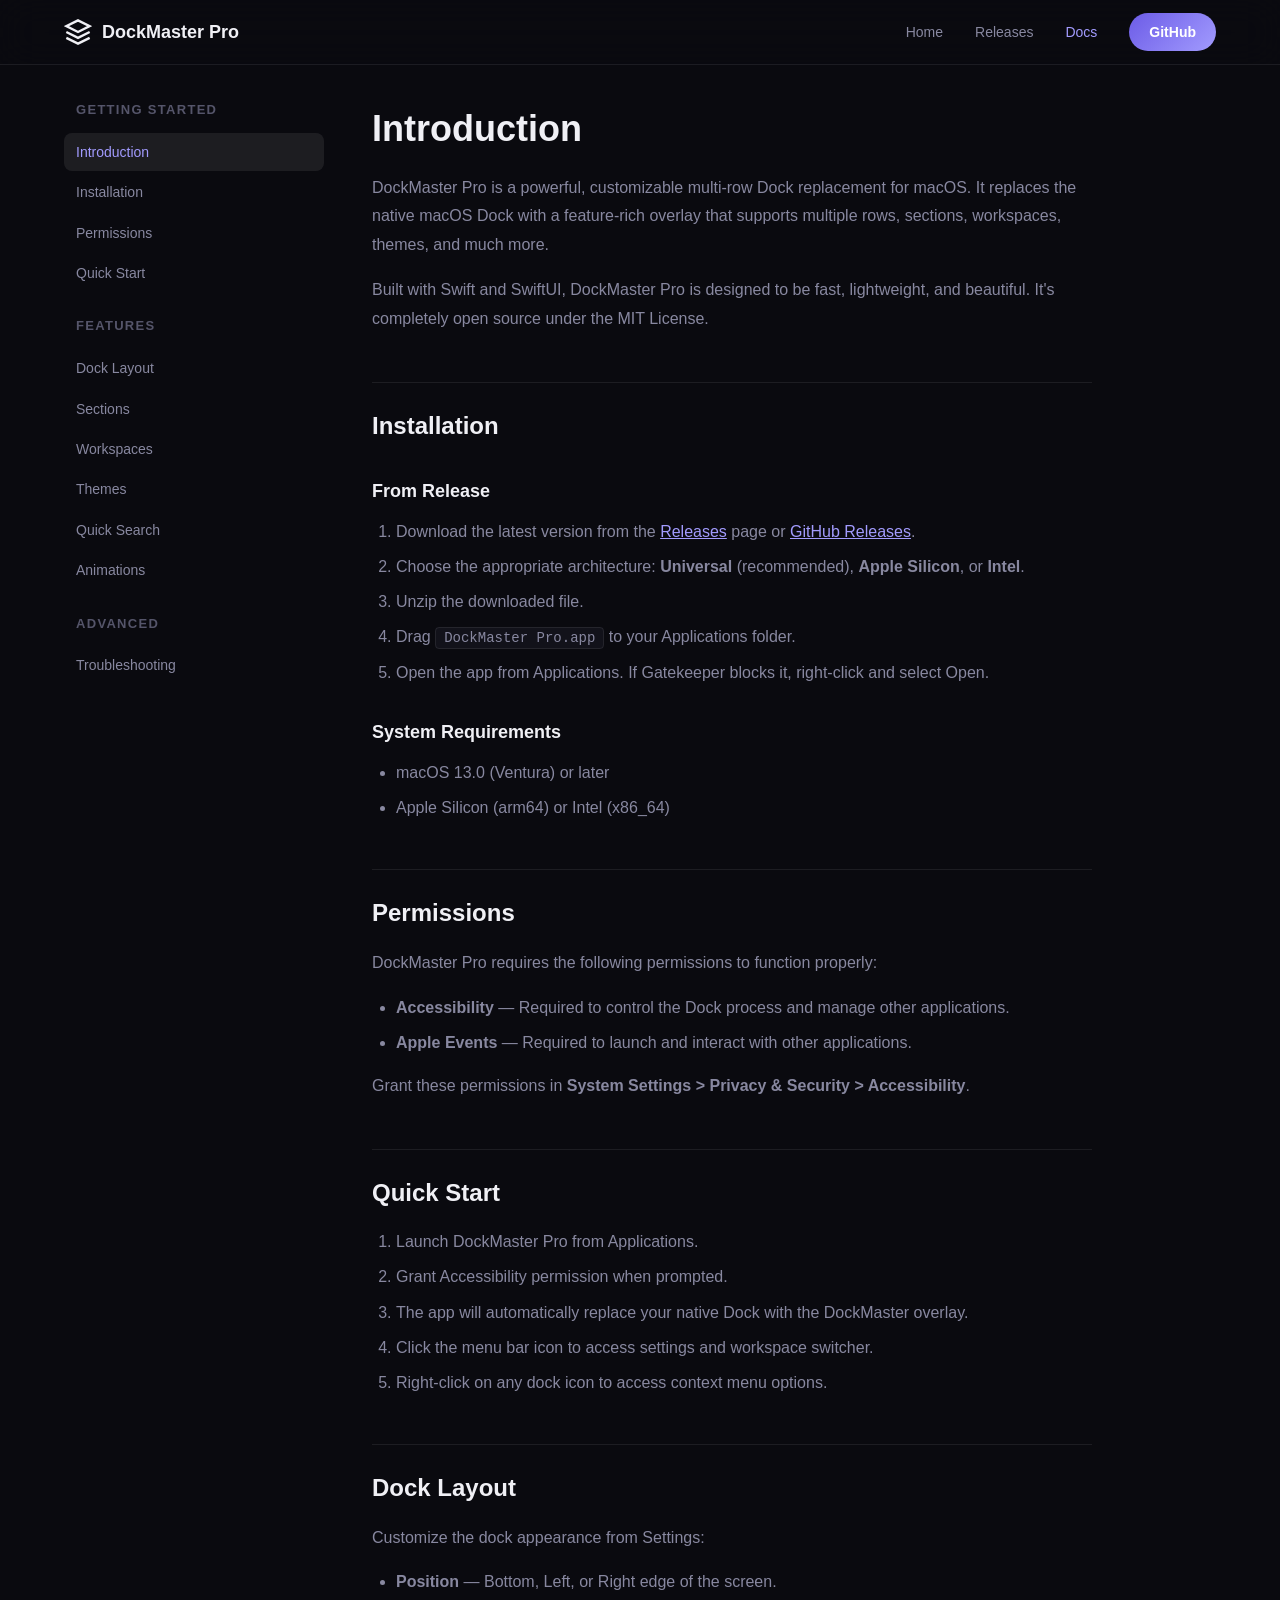
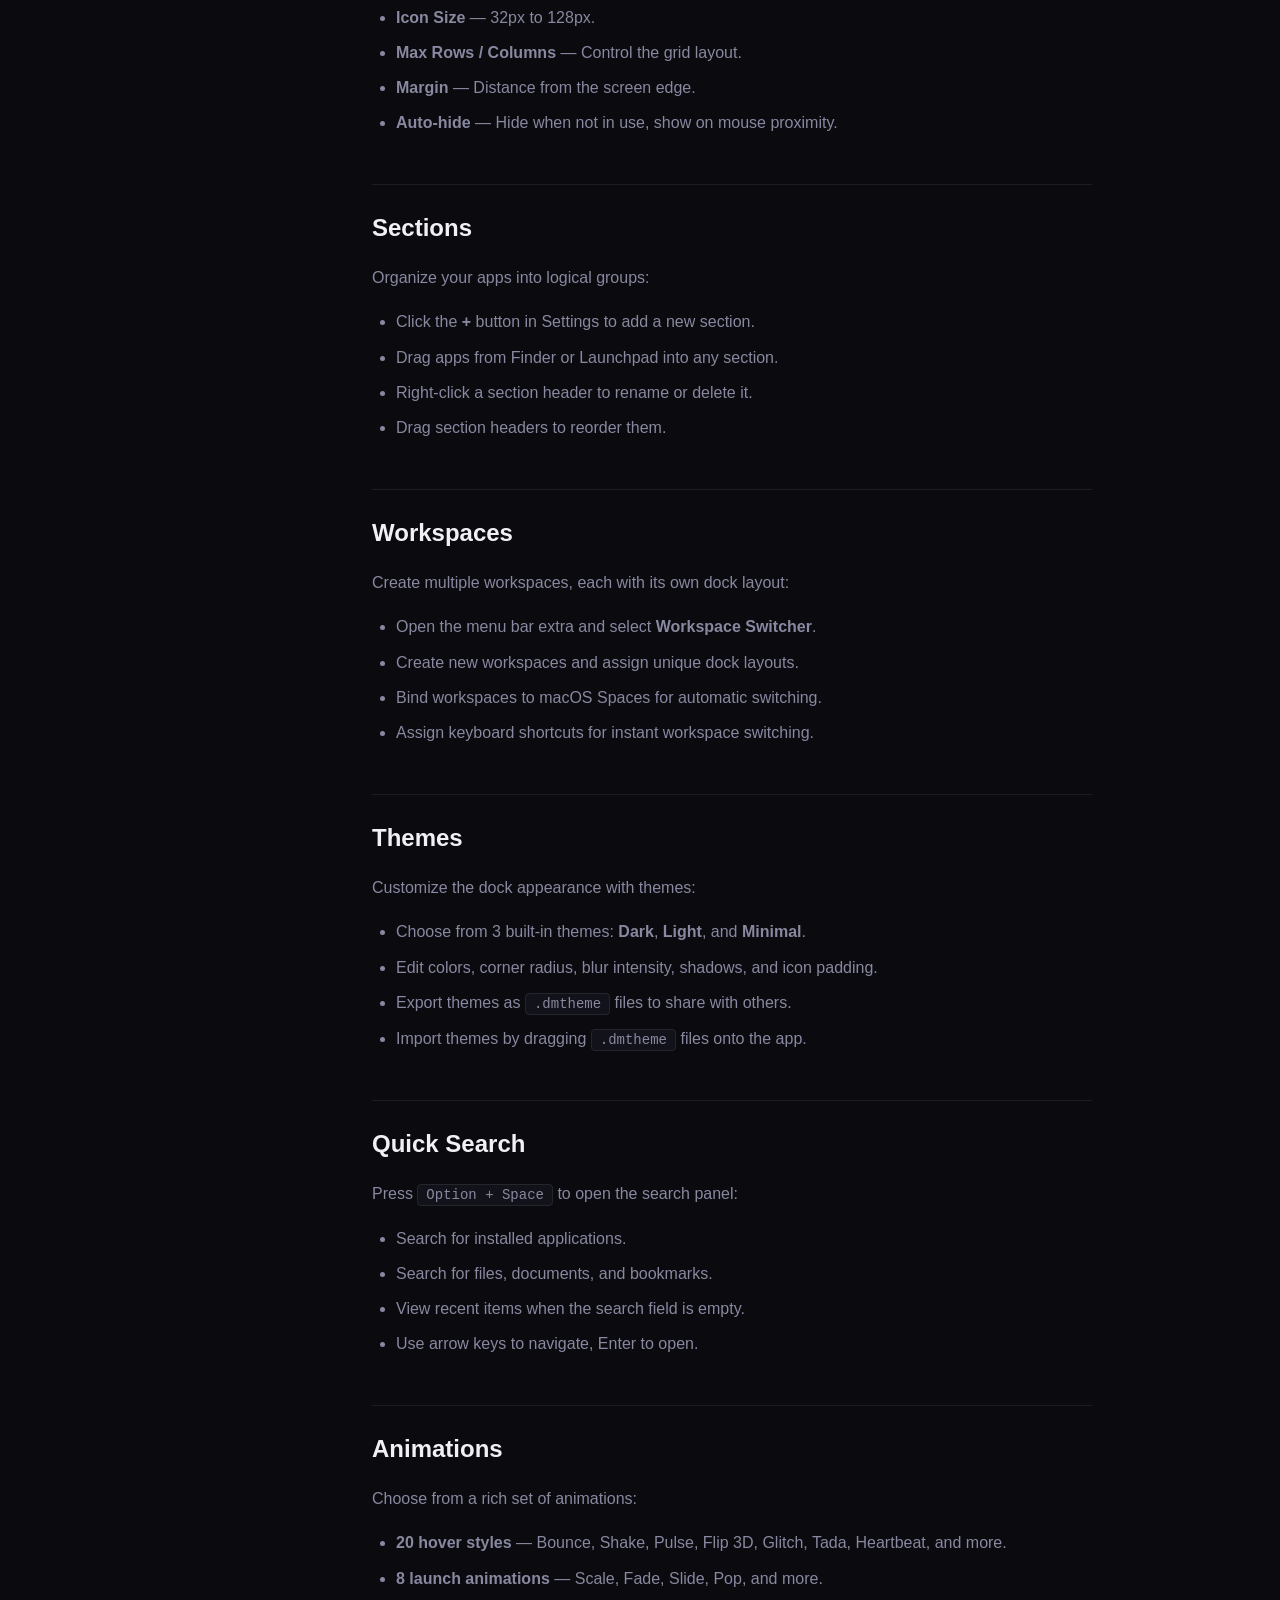
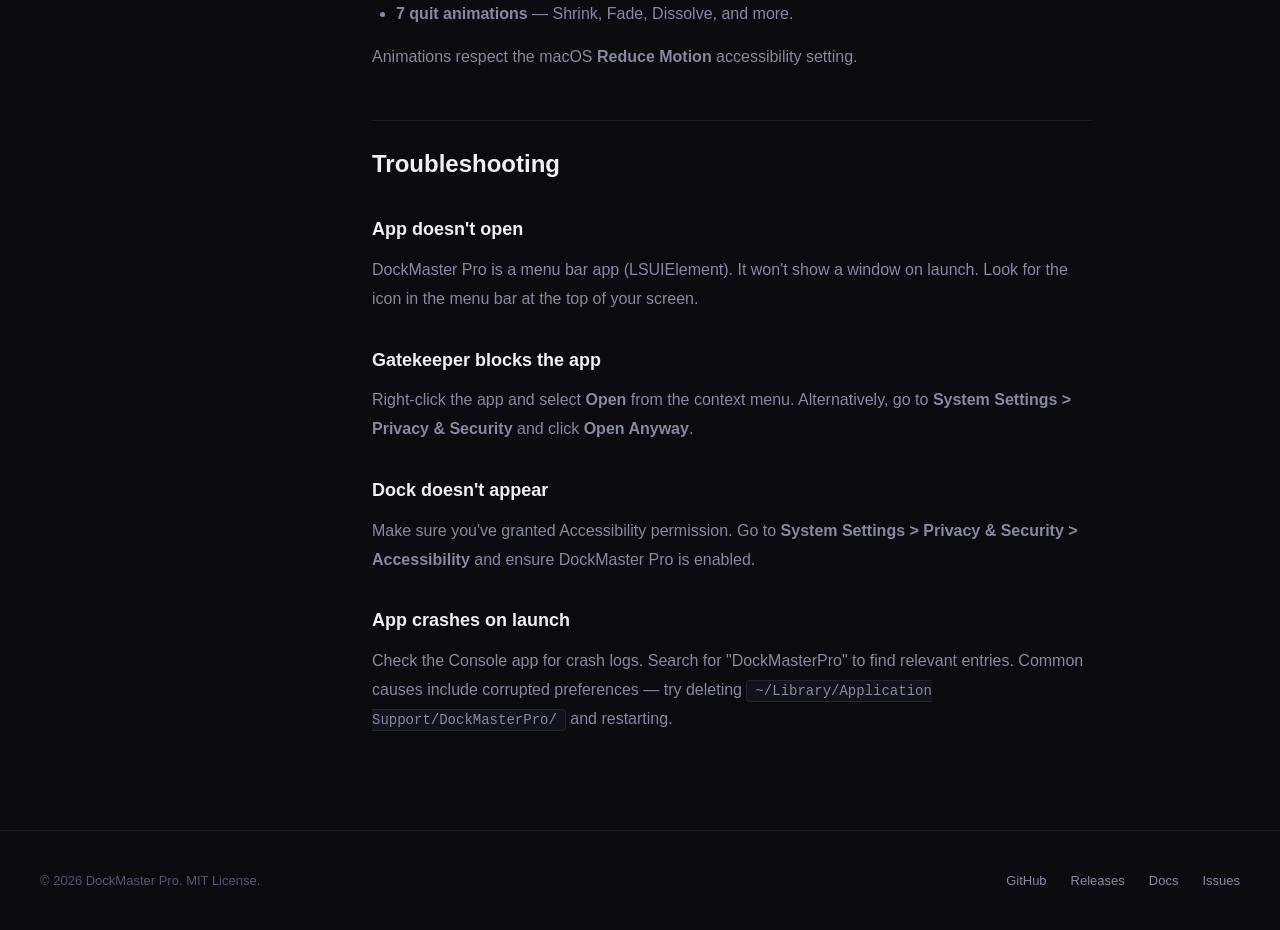
==== docs.html @ 3c24e2ac "feat: launch product website" ====
<!DOCTYPE html>
<html lang="en">
<head>
    <meta charset="UTF-8">
    <meta name="viewport" content="width=device-width, initial-scale=1.0">
    <title>Documentation — DockMaster Pro</title>
    <meta name="description" content="Documentation for DockMaster Pro — installation, usage, and configuration.">
    <link rel="icon" href="data:image/svg+xml,<svg xmlns='http://www.w3.org/2000/svg' viewBox='0 0 100 100'><text y='.9em' font-size='90'>⚓</text></svg>">
    <link rel="stylesheet" href="css/style.css">
</head>
<body>

<nav id="nav">
    <div class="nav-inner">
        <a href="index.html" class="nav-logo">
            <svg viewBox="0 0 24 24" fill="none" stroke="currentColor" stroke-width="2">
                <path d="M12 2L2 7l10 5 10-5-10-5z"/>
                <path d="M2 17l10 5 10-5"/>
                <path d="M2 12l10 5 10-5"/>
            </svg>
            DockMaster Pro
        </a>
        <button class="nav-toggle" onclick="document.querySelector('.nav-links').classList.toggle('open')" aria-label="Menu">
            <span></span><span></span><span></span>
        </button>
        <div class="nav-links">
            <a href="index.html">Home</a>
            <a href="releases.html">Releases</a>
            <a href="docs.html" class="active">Docs</a>
            <a href="https://github.com/devlive-community/DockMaster" class="nav-cta" target="_blank">GitHub</a>
        </div>
    </div>
</nav>

<div class="docs-layout">
    <aside class="docs-sidebar">
        <h3>Getting Started</h3>
        <ul class="docs-nav">
            <li><a href="#introduction" class="active">Introduction</a></li>
            <li><a href="#installation">Installation</a></li>
            <li><a href="#permissions">Permissions</a></li>
            <li><a href="#quick-start">Quick Start</a></li>
        </ul>
        <h3 style="margin-top: 24px;">Features</h3>
        <ul class="docs-nav">
            <li><a href="#dock-layout">Dock Layout</a></li>
            <li><a href="#sections">Sections</a></li>
            <li><a href="#workspaces">Workspaces</a></li>
            <li><a href="#themes">Themes</a></li>
            <li><a href="#search">Quick Search</a></li>
            <li><a href="#animations">Animations</a></li>
        </ul>
        <h3 style="margin-top: 24px;">Advanced</h3>
        <ul class="docs-nav">
            <li><a href="#troubleshooting">Troubleshooting</a></li>
        </ul>
    </aside>

    <main class="docs-content">
        <h1 id="introduction">Introduction</h1>
        <p>DockMaster Pro is a powerful, customizable multi-row Dock replacement for macOS. It replaces the native macOS Dock with a feature-rich overlay that supports multiple rows, sections, workspaces, themes, and much more.</p>
        <p>Built with Swift and SwiftUI, DockMaster Pro is designed to be fast, lightweight, and beautiful. It's completely open source under the MIT License.</p>

        <h2 id="installation">Installation</h2>
        <h3>From Release</h3>
        <ol>
            <li>Download the latest version from the <a href="releases.html" style="color: var(--accent-light);">Releases</a> page or <a href="https://github.com/devlive-community/DockMaster-Pro/releases" style="color: var(--accent-light);" target="_blank">GitHub Releases</a>.</li>
            <li>Choose the appropriate architecture: <strong>Universal</strong> (recommended), <strong>Apple Silicon</strong>, or <strong>Intel</strong>.</li>
            <li>Unzip the downloaded file.</li>
            <li>Drag <code>DockMaster Pro.app</code> to your Applications folder.</li>
            <li>Open the app from Applications. If Gatekeeper blocks it, right-click and select Open.</li>
        </ol>

        <h3>System Requirements</h3>
        <ul>
            <li>macOS 13.0 (Ventura) or later</li>
            <li>Apple Silicon (arm64) or Intel (x86_64)</li>
        </ul>

        <h2 id="permissions">Permissions</h2>
        <p>DockMaster Pro requires the following permissions to function properly:</p>
        <ul>
            <li><strong>Accessibility</strong> — Required to control the Dock process and manage other applications.</li>
            <li><strong>Apple Events</strong> — Required to launch and interact with other applications.</li>
        </ul>
        <p>Grant these permissions in <strong>System Settings &gt; Privacy &amp; Security &gt; Accessibility</strong>.</p>

        <h2 id="quick-start">Quick Start</h2>
        <ol>
            <li>Launch DockMaster Pro from Applications.</li>
            <li>Grant Accessibility permission when prompted.</li>
            <li>The app will automatically replace your native Dock with the DockMaster overlay.</li>
            <li>Click the menu bar icon to access settings and workspace switcher.</li>
            <li>Right-click on any dock icon to access context menu options.</li>
        </ol>

        <h2 id="dock-layout">Dock Layout</h2>
        <p>Customize the dock appearance from Settings:</p>
        <ul>
            <li><strong>Position</strong> — Bottom, Left, or Right edge of the screen.</li>
            <li><strong>Icon Size</strong> — 32px to 128px.</li>
            <li><strong>Max Rows / Columns</strong> — Control the grid layout.</li>
            <li><strong>Margin</strong> — Distance from the screen edge.</li>
            <li><strong>Auto-hide</strong> — Hide when not in use, show on mouse proximity.</li>
        </ul>

        <h2 id="sections">Sections</h2>
        <p>Organize your apps into logical groups:</p>
        <ul>
            <li>Click the <strong>+</strong> button in Settings to add a new section.</li>
            <li>Drag apps from Finder or Launchpad into any section.</li>
            <li>Right-click a section header to rename or delete it.</li>
            <li>Drag section headers to reorder them.</li>
        </ul>

        <h2 id="workspaces">Workspaces</h2>
        <p>Create multiple workspaces, each with its own dock layout:</p>
        <ul>
            <li>Open the menu bar extra and select <strong>Workspace Switcher</strong>.</li>
            <li>Create new workspaces and assign unique dock layouts.</li>
            <li>Bind workspaces to macOS Spaces for automatic switching.</li>
            <li>Assign keyboard shortcuts for instant workspace switching.</li>
        </ul>

        <h2 id="themes">Themes</h2>
        <p>Customize the dock appearance with themes:</p>
        <ul>
            <li>Choose from 3 built-in themes: <strong>Dark</strong>, <strong>Light</strong>, and <strong>Minimal</strong>.</li>
            <li>Edit colors, corner radius, blur intensity, shadows, and icon padding.</li>
            <li>Export themes as <code>.dmtheme</code> files to share with others.</li>
            <li>Import themes by dragging <code>.dmtheme</code> files onto the app.</li>
        </ul>

        <h2 id="search">Quick Search</h2>
        <p>Press <code>Option + Space</code> to open the search panel:</p>
        <ul>
            <li>Search for installed applications.</li>
            <li>Search for files, documents, and bookmarks.</li>
            <li>View recent items when the search field is empty.</li>
            <li>Use arrow keys to navigate, Enter to open.</li>
        </ul>

        <h2 id="animations">Animations</h2>
        <p>Choose from a rich set of animations:</p>
        <ul>
            <li><strong>20 hover styles</strong> — Bounce, Shake, Pulse, Flip 3D, Glitch, Tada, Heartbeat, and more.</li>
            <li><strong>8 launch animations</strong> — Scale, Fade, Slide, Pop, and more.</li>
            <li><strong>7 quit animations</strong> — Shrink, Fade, Dissolve, and more.</li>
        </ul>
        <p>Animations respect the macOS <strong>Reduce Motion</strong> accessibility setting.</p>

        <h2 id="troubleshooting">Troubleshooting</h2>
        <h3>App doesn't open</h3>
        <p>DockMaster Pro is a menu bar app (LSUIElement). It won't show a window on launch. Look for the icon in the menu bar at the top of your screen.</p>

        <h3>Gatekeeper blocks the app</h3>
        <p>Right-click the app and select <strong>Open</strong> from the context menu. Alternatively, go to <strong>System Settings &gt; Privacy &amp; Security</strong> and click <strong>Open Anyway</strong>.</p>

        <h3>Dock doesn't appear</h3>
        <p>Make sure you've granted Accessibility permission. Go to <strong>System Settings &gt; Privacy &amp; Security &gt; Accessibility</strong> and ensure DockMaster Pro is enabled.</p>

        <h3>App crashes on launch</h3>
        <p>Check the Console app for crash logs. Search for "DockMasterPro" to find relevant entries. Common causes include corrupted preferences — try deleting <code>~/Library/Application Support/DockMasterPro/</code> and restarting.</p>
    </main>
</div>

<footer>
    <div class="footer-inner">
        <p>© 2026 DockMaster Pro. MIT License.</p>
        <div class="footer-links">
            <a href="https://github.com/devlive-community/DockMaster" target="_blank">GitHub</a>
            <a href="releases.html">Releases</a>
            <a href="docs.html">Docs</a>
            <a href="https://github.com/devlive-community/DockMaster/issues" target="_blank">Issues</a>
        </div>
    </div>
</footer>

<script src="js/main.js"></script>
</body>
</html>
---- css/style.css ----
/* ═══════════════════════════════════════════
   DockMaster Pro — Global Styles
   ═══════════════════════════════════════════ */

:root {
    --bg-primary: #0a0a0f;
    --bg-secondary: #12121a;
    --bg-card: rgba(255, 255, 255, 0.04);
    --bg-card-hover: rgba(255, 255, 255, 0.08);
    --text-primary: #f0f0f5;
    --text-secondary: #8888a0;
    --text-muted: #55556a;
    --accent: #6c5ce7;
    --accent-light: #a29bfe;
    --accent-glow: rgba(108, 92, 231, 0.3);
    --border: rgba(255, 255, 255, 0.08);
    --gradient-1: linear-gradient(135deg, #6c5ce7, #a29bfe);
    --gradient-2: linear-gradient(135deg, #0a0a0f 0%, #1a1a2e 100%);
    --radius: 16px;
    --radius-sm: 8px;
    --transition: 0.3s cubic-bezier(0.4, 0, 0.2, 1);
    --max-width: 1200px;
}

* { margin: 0; padding: 0; box-sizing: border-box; }

html { scroll-behavior: smooth; }

body {
    font-family: -apple-system, BlinkMacSystemFont, 'SF Pro Display', 'Segoe UI', Roboto, sans-serif;
    background: var(--bg-primary);
    color: var(--text-primary);
    line-height: 1.6;
    -webkit-font-smoothing: antialiased;
    overflow-x: hidden;
}

/* ── Navigation ────────────────────────── */
nav {
    position: fixed;
    top: 0;
    width: 100%;
    z-index: 1000;
    backdrop-filter: blur(20px) saturate(180%);
    -webkit-backdrop-filter: blur(20px) saturate(180%);
    background: rgba(10, 10, 15, 0.8);
    border-bottom: 1px solid var(--border);
    transition: var(--transition);
}

nav.scrolled { background: rgba(10, 10, 15, 0.95); }

.nav-inner {
    max-width: var(--max-width);
    margin: 0 auto;
    padding: 0 24px;
    height: 64px;
    display: flex;
    align-items: center;
    justify-content: space-between;
}

.nav-logo {
    display: flex;
    align-items: center;
    gap: 10px;
    font-size: 18px;
    font-weight: 700;
    color: var(--text-primary);
    text-decoration: none;
}

.nav-logo svg { width: 28px; height: 28px; }

.nav-links { display: flex; align-items: center; gap: 32px; }

.nav-links a {
    color: var(--text-secondary);
    text-decoration: none;
    font-size: 14px;
    font-weight: 500;
    transition: var(--transition);
}

.nav-links a:hover { color: var(--text-primary); }
.nav-links a.active { color: var(--accent-light); }

.nav-cta {
    background: var(--gradient-1) !important;
    color: white !important;
    padding: 8px 20px;
    border-radius: 20px;
    font-weight: 600 !important;
    transition: var(--transition);
}

.nav-cta:hover { transform: translateY(-1px); box-shadow: 0 4px 20px var(--accent-glow); }

/* ── Mobile Menu ───────────────────────── */
.nav-toggle {
    display: none;
    flex-direction: column;
    gap: 5px;
    background: none;
    border: none;
    cursor: pointer;
    padding: 4px;
}

.nav-toggle span {
    display: block;
    width: 24px;
    height: 2px;
    background: var(--text-primary);
    border-radius: 2px;
    transition: var(--transition);
}

/* ── Hero ──────────────────────────────── */
.hero {
    min-height: 100vh;
    display: flex;
    flex-direction: column;
    align-items: center;
    justify-content: center;
    text-align: center;
    padding: 120px 24px 80px;
    position: relative;
    overflow: hidden;
}

.hero::before {
    content: '';
    position: absolute;
    top: -50%;
    left: 50%;
    transform: translateX(-50%);
    width: 800px;
    height: 800px;
    background: radial-gradient(circle, var(--accent-glow) 0%, transparent 70%);
    pointer-events: none;
    opacity: 0.5;
}

.hero-badge {
    display: inline-flex;
    align-items: center;
    gap: 8px;
    padding: 6px 16px;
    background: var(--bg-card);
    border: 1px solid var(--border);
    border-radius: 20px;
    font-size: 13px;
    color: var(--text-secondary);
    margin-bottom: 32px;
    position: relative;
}

.hero-badge .dot {
    width: 6px;
    height: 6px;
    background: #00d26a;
    border-radius: 50%;
    animation: pulse 2s ease-in-out infinite;
}

@keyframes pulse {
    0%, 100% { opacity: 1; }
    50% { opacity: 0.3; }
}

.hero h1 {
    font-size: clamp(40px, 8vw, 72px);
    font-weight: 800;
    letter-spacing: -0.03em;
    line-height: 1.1;
    margin-bottom: 24px;
    position: relative;
}

.hero h1 .gradient {
    background: var(--gradient-1);
    -webkit-background-clip: text;
    -webkit-text-fill-color: transparent;
    background-clip: text;
}

.hero p {
    font-size: clamp(16px, 2vw, 20px);
    color: var(--text-secondary);
    max-width: 600px;
    margin-bottom: 40px;
    position: relative;
}

.hero-actions {
    display: flex;
    gap: 16px;
    flex-wrap: wrap;
    justify-content: center;
    position: relative;
}

/* ── Buttons ───────────────────────────── */
.btn {
    display: inline-flex;
    align-items: center;
    gap: 8px;
    padding: 14px 28px;
    border-radius: 12px;
    font-size: 16px;
    font-weight: 600;
    text-decoration: none;
    transition: var(--transition);
    cursor: pointer;
    border: none;
}

.btn-primary {
    background: var(--gradient-1);
    color: white;
    box-shadow: 0 4px 24px var(--accent-glow);
}

.btn-primary:hover {
    transform: translateY(-2px);
    box-shadow: 0 8px 32px var(--accent-glow);
}

.btn-secondary {
    background: var(--bg-card);
    color: var(--text-primary);
    border: 1px solid var(--border);
}

.btn-secondary:hover {
    background: var(--bg-card-hover);
    border-color: rgba(255, 255, 255, 0.15);
}

/* ── Section ───────────────────────────── */
.section {
    max-width: var(--max-width);
    margin: 0 auto;
    padding: 80px 24px;
}

.section-header {
    text-align: center;
    margin-bottom: 64px;
}

.section-header h2 {
    font-size: clamp(28px, 4vw, 44px);
    font-weight: 800;
    letter-spacing: -0.02em;
    margin-bottom: 16px;
}

.section-header p {
    font-size: 18px;
    color: var(--text-secondary);
    max-width: 500px;
    margin: 0 auto;
}

/* ── Feature Grid ──────────────────────── */
.features-grid {
    display: grid;
    grid-template-columns: repeat(auto-fit, minmax(320px, 1fr));
    gap: 20px;
}

.feature-card {
    background: var(--bg-card);
    border: 1px solid var(--border);
    border-radius: var(--radius);
    padding: 32px;
    transition: var(--transition);
}

.feature-card:hover {
    background: var(--bg-card-hover);
    border-color: rgba(255, 255, 255, 0.12);
    transform: translateY(-4px);
}

.feature-icon {
    width: 48px;
    height: 48px;
    border-radius: 12px;
    background: var(--gradient-1);
    display: flex;
    align-items: center;
    justify-content: center;
    margin-bottom: 20px;
    font-size: 24px;
}

.feature-card h3 {
    font-size: 18px;
    font-weight: 700;
    margin-bottom: 8px;
}

.feature-card p {
    font-size: 14px;
    color: var(--text-secondary);
    line-height: 1.7;
}

/* ── Mockup ────────────────────────────── */
.mockup-container {
    max-width: 1000px;
    margin: 0 auto;
    padding: 0 24px 120px;
}

.mockup {
    background: var(--bg-secondary);
    border: 1px solid var(--border);
    border-radius: var(--radius);
    overflow: hidden;
    box-shadow: 0 24px 80px rgba(0, 0, 0, 0.4);
}

.mockup-bar {
    display: flex;
    align-items: center;
    gap: 8px;
    padding: 16px 20px;
    background: rgba(255, 255, 255, 0.02);
    border-bottom: 1px solid var(--border);
}

.mockup-dot {
    width: 12px;
    height: 12px;
    border-radius: 50%;
}

.mockup-dot:nth-child(1) { background: #ff5f57; }
.mockup-dot:nth-child(2) { background: #febc2e; }
.mockup-dot:nth-child(3) { background: #28c840; }

.mockup-content {
    padding: 40px;
    min-height: 300px;
    display: flex;
    flex-direction: column;
    align-items: center;
    justify-content: center;
}

.mock-dock {
    display: flex;
    gap: 12px;
    padding: 16px 24px;
    background: rgba(255, 255, 255, 0.06);
    border: 1px solid var(--border);
    border-radius: 20px;
    backdrop-filter: blur(10px);
}

.mock-icon {
    width: 48px;
    height: 48px;
    border-radius: 12px;
    transition: var(--transition);
}

.mock-icon:hover { transform: translateY(-8px) scale(1.1); }

/* ── Screenshot Grid ───────────────────── */
.screenshot-grid {
    display: grid;
    grid-template-columns: repeat(auto-fit, minmax(300px, 1fr));
    gap: 20px;
}

.screenshot-card {
    background: var(--bg-card);
    border: 1px solid var(--border);
    border-radius: var(--radius);
    overflow: hidden;
    transition: var(--transition);
}

.screenshot-card:hover {
    transform: translateY(-4px);
    border-color: rgba(255, 255, 255, 0.12);
}

.screenshot-placeholder {
    height: 200px;
    background: var(--gradient-2);
    display: flex;
    align-items: center;
    justify-content: center;
    font-size: 48px;
    opacity: 0.5;
}

.screenshot-card .caption {
    padding: 20px;
}

.screenshot-card .caption h4 {
    font-size: 16px;
    font-weight: 600;
    margin-bottom: 4px;
}

.screenshot-card .caption p {
    font-size: 13px;
    color: var(--text-secondary);
}

/* ── Download Card ─────────────────────── */
.download-card {
    background: var(--bg-card);
    border: 1px solid var(--border);
    border-radius: var(--radius);
    padding: 48px;
    text-align: center;
    position: relative;
    overflow: hidden;
}

.download-card::before {
    content: '';
    position: absolute;
    top: 0;
    left: 0;
    right: 0;
    height: 1px;
    background: var(--gradient-1);
}

.download-card h2 {
    font-size: 32px;
    font-weight: 800;
    margin-bottom: 12px;
}

.download-card > p {
    color: var(--text-secondary);
    margin-bottom: 32px;
}

.download-options {
    display: flex;
    gap: 12px;
    justify-content: center;
    flex-wrap: wrap;
}

.download-btn {
    display: inline-flex;
    align-items: center;
    gap: 10px;
    padding: 14px 24px;
    border-radius: 12px;
    font-size: 14px;
    font-weight: 600;
    text-decoration: none;
    transition: var(--transition);
    border: 1px solid var(--border);
    color: var(--text-primary);
    background: var(--bg-card);
}

.download-btn:hover {
    background: var(--bg-card-hover);
    transform: translateY(-2px);
}

.download-btn .arch {
    color: var(--text-muted);
    font-weight: 400;
}

/* ── Releases Page ─────────────────────── */
.releases-list {
    display: flex;
    flex-direction: column;
    gap: 24px;
}

.release-item {
    background: var(--bg-card);
    border: 1px solid var(--border);
    border-radius: var(--radius);
    padding: 32px;
    transition: var(--transition);
}

.release-item:hover {
    background: var(--bg-card-hover);
    border-color: rgba(255, 255, 255, 0.12);
}

.release-header {
    display: flex;
    align-items: center;
    justify-content: space-between;
    margin-bottom: 16px;
    flex-wrap: wrap;
    gap: 12px;
}

.release-tag {
    font-size: 24px;
    font-weight: 700;
}

.release-date {
    font-size: 13px;
    color: var(--text-muted);
}

.release-notes {
    color: var(--text-secondary);
    line-height: 1.8;
}

.release-notes h3 {
    color: var(--text-primary);
    font-size: 16px;
    margin: 16px 0 8px;
}

.release-notes ul {
    list-style: none;
    padding-left: 0;
}

.release-notes li {
    position: relative;
    padding-left: 20px;
    margin-bottom: 4px;
}

.release-notes li::before {
    content: '•';
    position: absolute;
    left: 0;
    color: var(--accent);
}

.release-assets {
    display: flex;
    gap: 12px;
    margin-top: 20px;
    flex-wrap: wrap;
}

.release-asset {
    display: inline-flex;
    align-items: center;
    gap: 6px;
    padding: 8px 16px;
    background: var(--bg-secondary);
    border: 1px solid var(--border);
    border-radius: var(--radius-sm);
    font-size: 13px;
    color: var(--text-secondary);
    text-decoration: none;
    transition: var(--transition);
}

.release-asset:hover {
    background: var(--bg-card-hover);
    color: var(--text-primary);
}

/* ── Docs Page ─────────────────────────── */
.docs-layout {
    display: grid;
    grid-template-columns: 260px 1fr;
    gap: 48px;
    max-width: var(--max-width);
    margin: 0 auto;
    padding: 100px 24px 80px;
}

.docs-sidebar {
    position: sticky;
    top: 80px;
    height: fit-content;
}

.docs-sidebar h3 {
    font-size: 13px;
    text-transform: uppercase;
    letter-spacing: 0.1em;
    color: var(--text-muted);
    margin-bottom: 12px;
    padding: 0 12px;
}

.docs-nav {
    list-style: none;
}

.docs-nav li {
    margin-bottom: 2px;
}

.docs-nav a {
    display: block;
    padding: 8px 12px;
    color: var(--text-secondary);
    text-decoration: none;
    font-size: 14px;
    border-radius: var(--radius-sm);
    transition: var(--transition);
}

.docs-nav a:hover {
    background: var(--bg-card);
    color: var(--text-primary);
}

.docs-nav a.active {
    background: var(--bg-card-hover);
    color: var(--accent-light);
}

.docs-content {
    max-width: 720px;
}

.docs-content h1 {
    font-size: 36px;
    font-weight: 800;
    margin-bottom: 16px;
}

.docs-content h2 {
    font-size: 24px;
    font-weight: 700;
    margin: 48px 0 16px;
    padding-top: 24px;
    border-top: 1px solid var(--border);
}

.docs-content h3 {
    font-size: 18px;
    font-weight: 600;
    margin: 32px 0 12px;
}

.docs-content p {
    color: var(--text-secondary);
    margin-bottom: 16px;
    line-height: 1.8;
}

.docs-content code {
    background: var(--bg-secondary);
    border: 1px solid var(--border);
    padding: 2px 8px;
    border-radius: 4px;
    font-size: 14px;
    font-family: 'SF Mono', 'Fira Code', monospace;
}

.docs-content pre {
    background: var(--bg-secondary);
    border: 1px solid var(--border);
    border-radius: var(--radius-sm);
    padding: 20px;
    overflow-x: auto;
    margin: 16px 0;
}

.docs-content pre code {
    background: none;
    border: none;
    padding: 0;
}

.docs-content ul, .docs-content ol {
    color: var(--text-secondary);
    padding-left: 24px;
    margin-bottom: 16px;
}

.docs-content li {
    margin-bottom: 8px;
    line-height: 1.7;
}

/* ── Footer ────────────────────────────── */
footer {
    border-top: 1px solid var(--border);
    padding: 40px 24px;
}

.footer-inner {
    max-width: var(--max-width);
    margin: 0 auto;
    display: flex;
    justify-content: space-between;
    align-items: center;
    flex-wrap: wrap;
    gap: 16px;
}

.footer-inner p {
    font-size: 13px;
    color: var(--text-muted);
}

.footer-links { display: flex; gap: 24px; }

.footer-links a {
    font-size: 13px;
    color: var(--text-secondary);
    text-decoration: none;
    transition: var(--transition);
}

.footer-links a:hover { color: var(--text-primary); }

/* ── Animations ────────────────────────── */
.fade-in {
    opacity: 0;
    transform: translateY(20px);
    transition: opacity 0.6s ease, transform 0.6s ease;
}

.fade-in.visible {
    opacity: 1;
    transform: translateY(0);
}

/* ── Responsive ────────────────────────── */
@media (max-width: 768px) {
    .nav-links { display: none; }
    .nav-toggle { display: flex; }
    .nav-links.open {
        display: flex;
        flex-direction: column;
        position: absolute;
        top: 64px;
        left: 0;
        right: 0;
        background: rgba(10, 10, 15, 0.98);
        padding: 24px;
        gap: 16px;
        border-bottom: 1px solid var(--border);
    }
    .hero { padding: 100px 24px 60px; }
    .features-grid { grid-template-columns: 1fr; }
    .screenshot-grid { grid-template-columns: 1fr; }
    .download-card { padding: 32px 24px; }
    .footer-inner { flex-direction: column; }
    .docs-layout { grid-template-columns: 1fr; }
    .docs-sidebar { position: static; }
    .release-header { flex-direction: column; align-items: flex-start; }
}
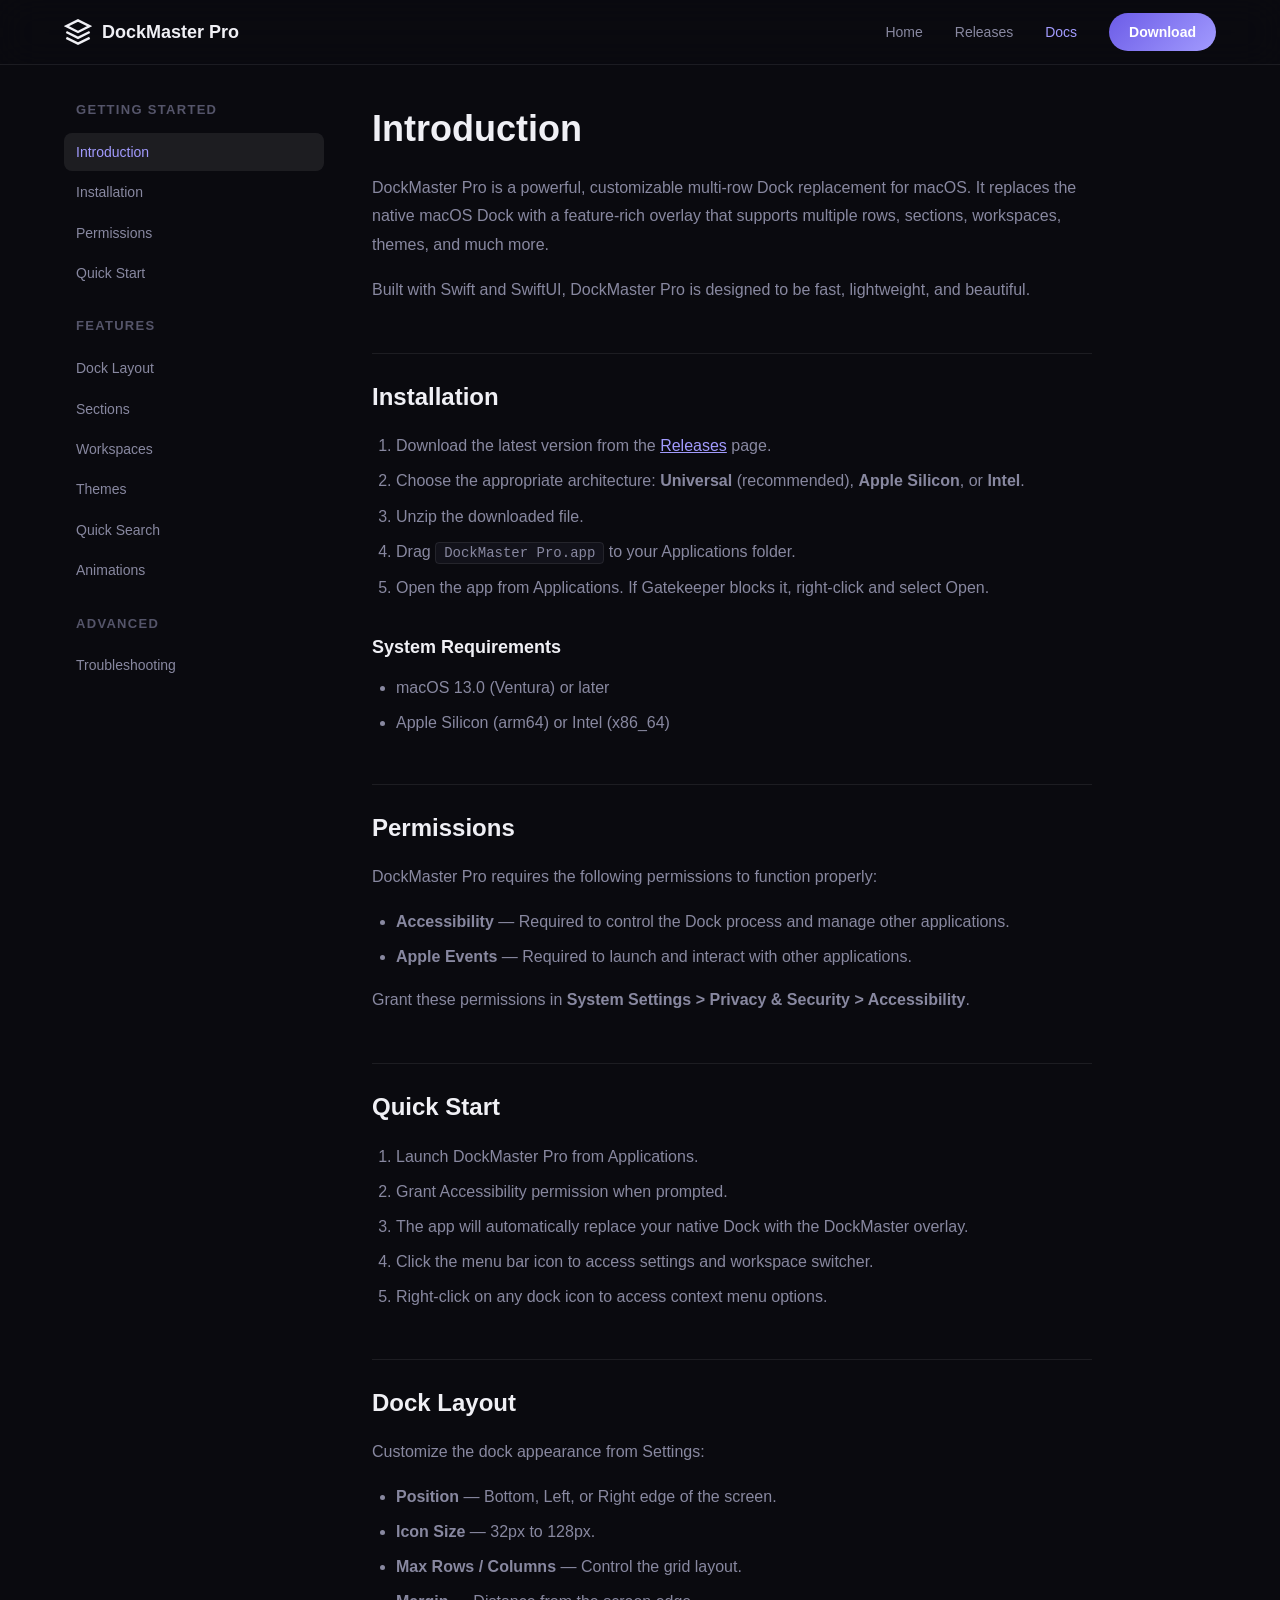
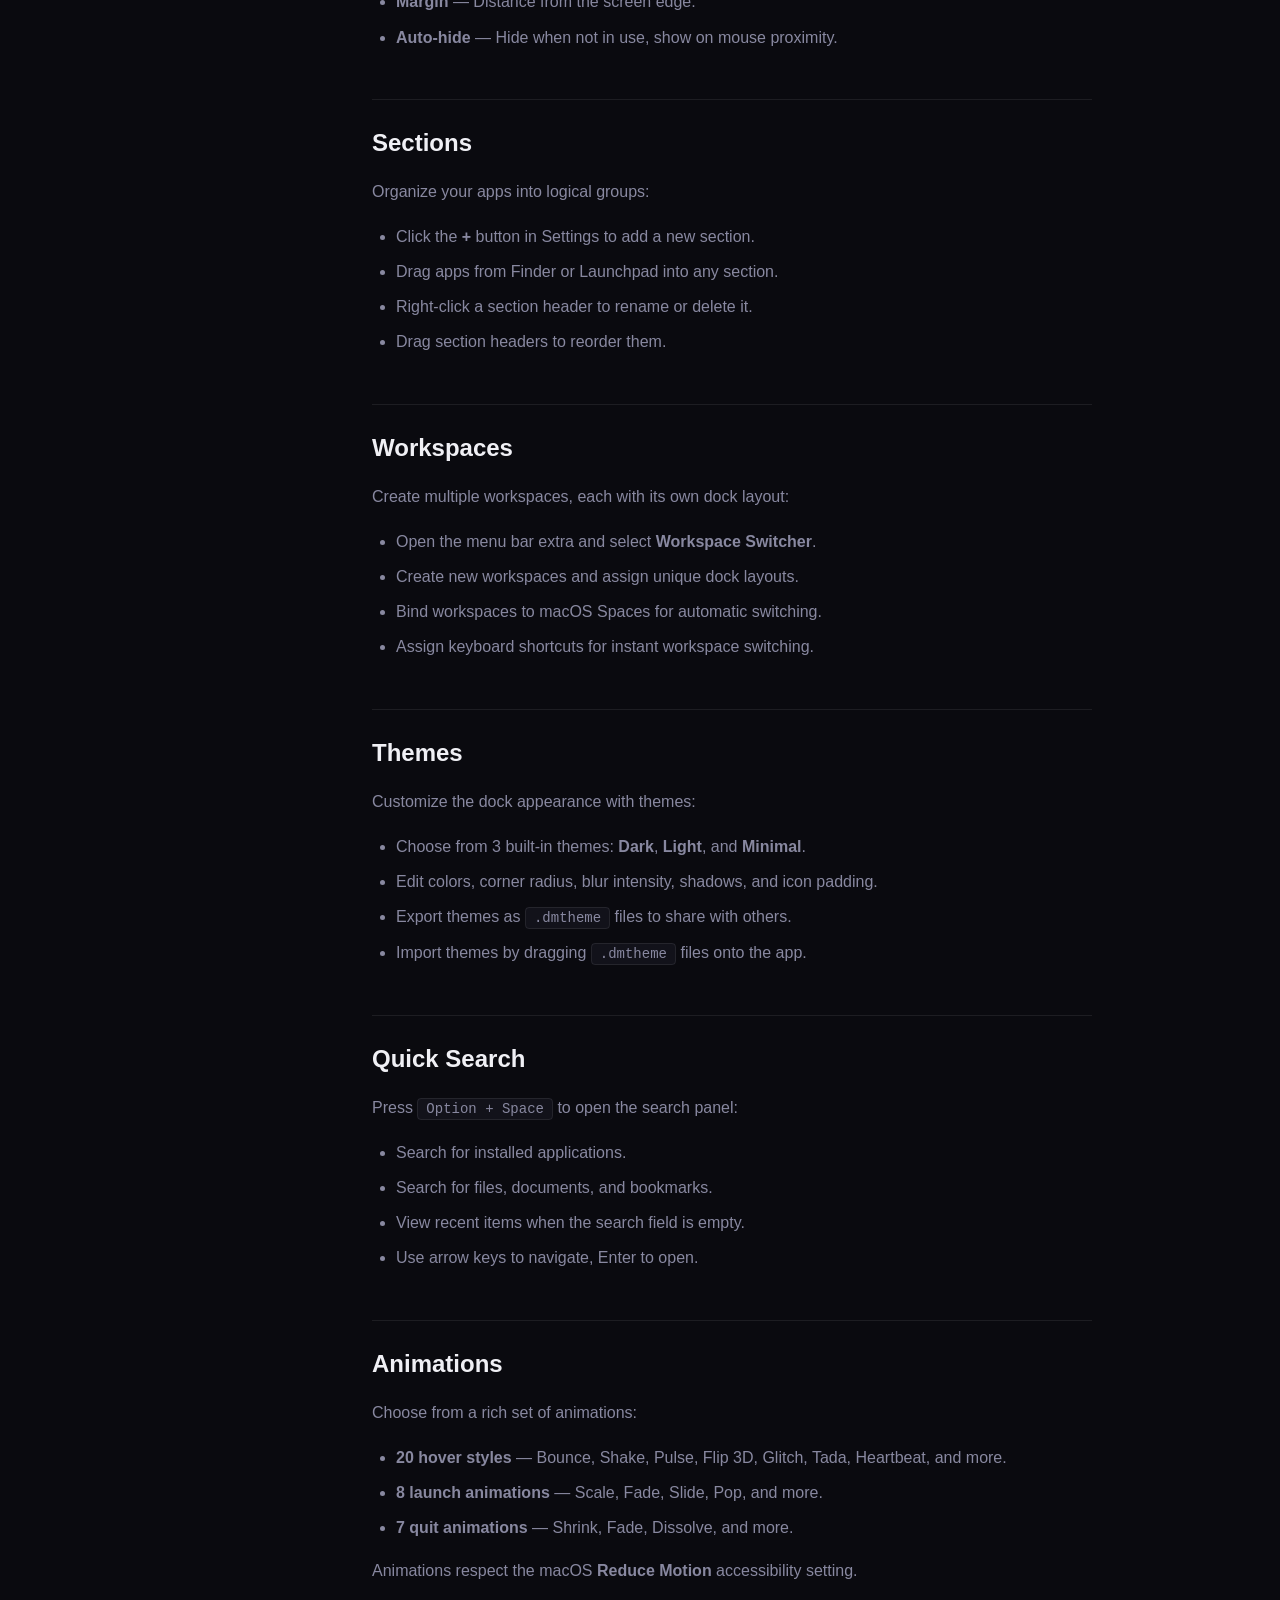
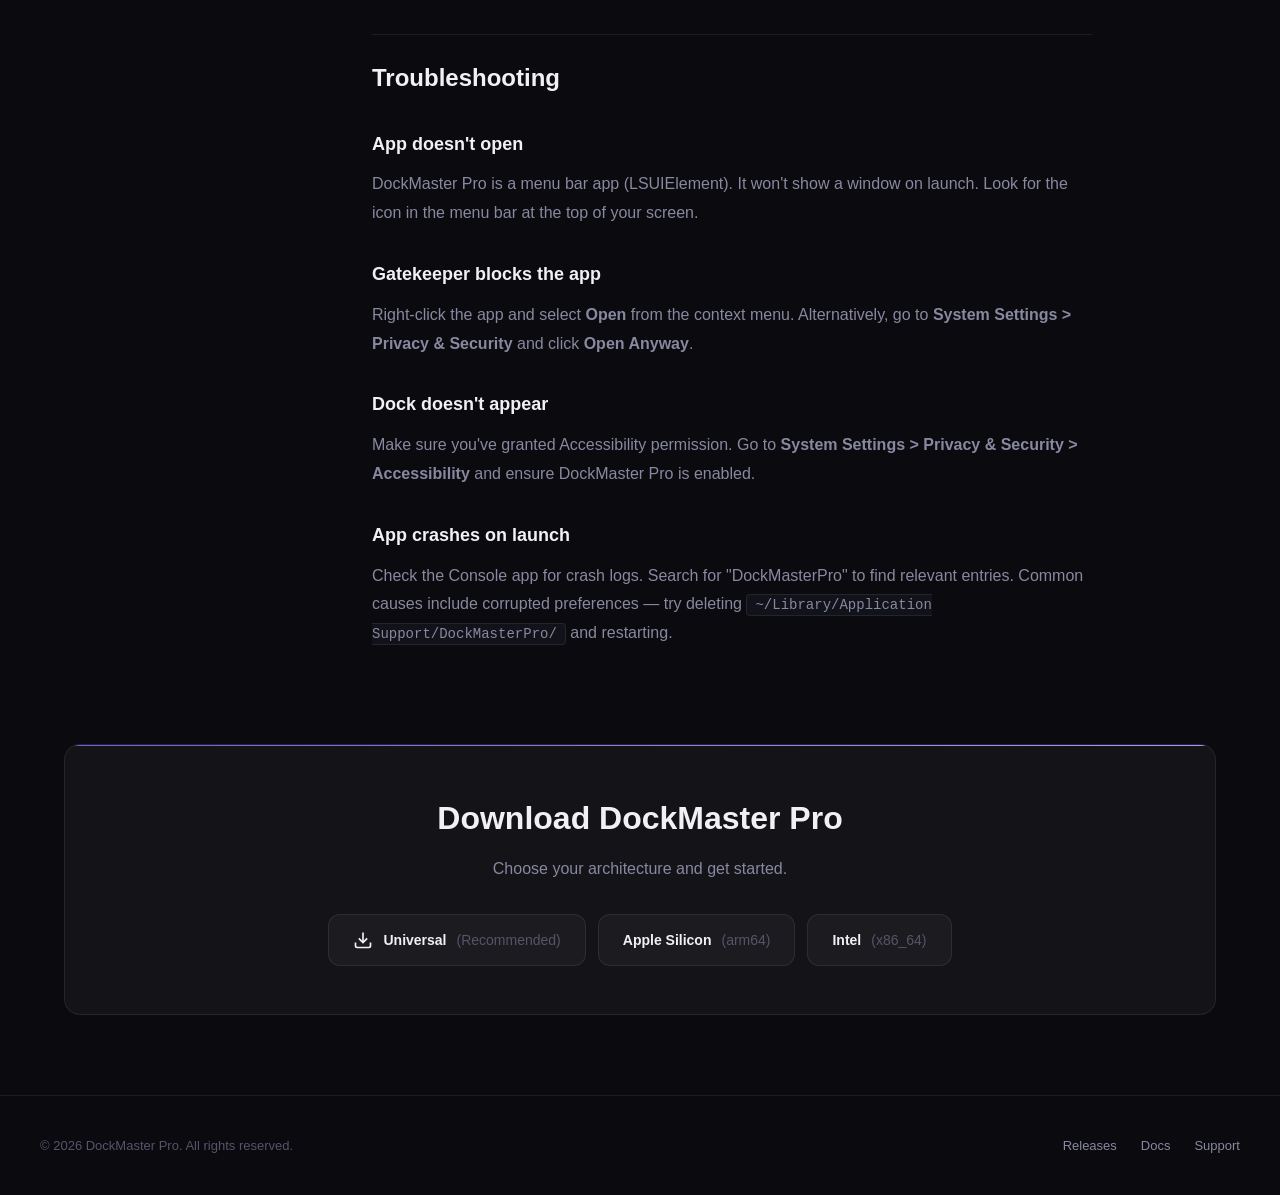
==== commit 26fd29c5: "feat: launch product website" ====
--- a/docs.html
+++ b/docs.html
@@ -27,7 +27,7 @@
             <a href="index.html">Home</a>
             <a href="releases.html">Releases</a>
             <a href="docs.html" class="active">Docs</a>
-            <a href="https://github.com/devlive-community/DockMaster" class="nav-cta" target="_blank">GitHub</a>
+            <a href="#download" class="nav-cta">Download</a>
         </div>
     </div>
 </nav>
@@ -59,12 +59,11 @@
     <main class="docs-content">
         <h1 id="introduction">Introduction</h1>
         <p>DockMaster Pro is a powerful, customizable multi-row Dock replacement for macOS. It replaces the native macOS Dock with a feature-rich overlay that supports multiple rows, sections, workspaces, themes, and much more.</p>
-        <p>Built with Swift and SwiftUI, DockMaster Pro is designed to be fast, lightweight, and beautiful. It's completely open source under the MIT License.</p>
+        <p>Built with Swift and SwiftUI, DockMaster Pro is designed to be fast, lightweight, and beautiful.</p>
 
         <h2 id="installation">Installation</h2>
-        <h3>From Release</h3>
         <ol>
-            <li>Download the latest version from the <a href="releases.html" style="color: var(--accent-light);">Releases</a> page or <a href="https://github.com/devlive-community/DockMaster-Pro/releases" style="color: var(--accent-light);" target="_blank">GitHub Releases</a>.</li>
+            <li>Download the latest version from the <a href="releases.html" style="color: var(--accent-light);">Releases</a> page.</li>
             <li>Choose the appropriate architecture: <strong>Universal</strong> (recommended), <strong>Apple Silicon</strong>, or <strong>Intel</strong>.</li>
             <li>Unzip the downloaded file.</li>
             <li>Drag <code>DockMaster Pro.app</code> to your Applications folder.</li>
@@ -164,14 +163,32 @@
     </main>
 </div>
 
+<section class="section" id="download" style="padding-top: 0;">
+    <div class="download-card fade-in">
+        <h2>Download DockMaster Pro</h2>
+        <p>Choose your architecture and get started.</p>
+        <div class="download-options">
+            <a href="#" class="download-btn">
+                <svg width="20" height="20" viewBox="0 0 24 24" fill="none" stroke="currentColor" stroke-width="2"><path d="M21 15v4a2 2 0 0 1-2 2H5a2 2 0 0 1-2-2v-4"/><polyline points="7 10 12 15 17 10"/><line x1="12" y1="15" x2="12" y2="3"/></svg>
+                Universal <span class="arch">(Recommended)</span>
+            </a>
+            <a href="#" class="download-btn">
+                Apple Silicon <span class="arch">(arm64)</span>
+            </a>
+            <a href="#" class="download-btn">
+                Intel <span class="arch">(x86_64)</span>
+            </a>
+        </div>
+    </div>
+</section>
+
 <footer>
     <div class="footer-inner">
-        <p>© 2026 DockMaster Pro. MIT License.</p>
+        <p>© 2026 DockMaster Pro. All rights reserved.</p>
         <div class="footer-links">
-            <a href="https://github.com/devlive-community/DockMaster" target="_blank">GitHub</a>
             <a href="releases.html">Releases</a>
             <a href="docs.html">Docs</a>
-            <a href="https://github.com/devlive-community/DockMaster/issues" target="_blank">Issues</a>
+            <a href="mailto:support@dockmaster.app">Support</a>
         </div>
     </div>
 </footer>
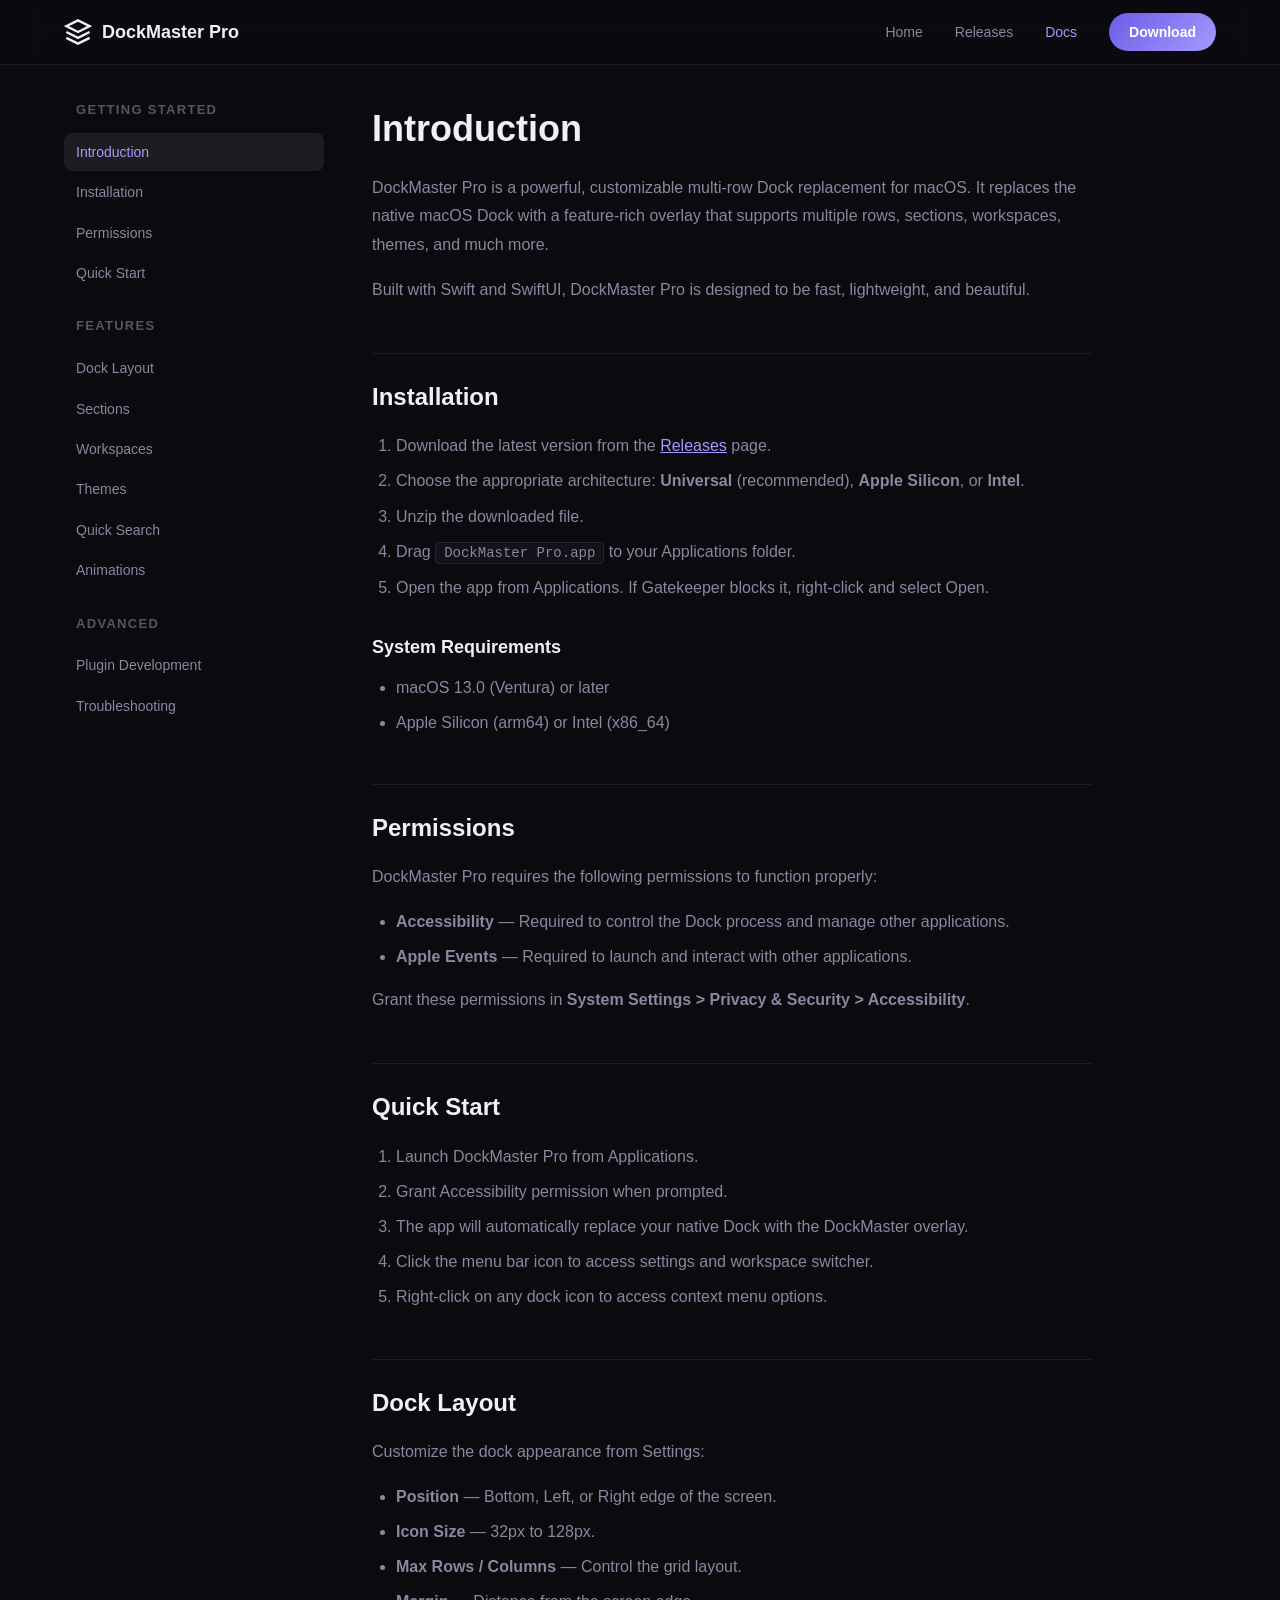
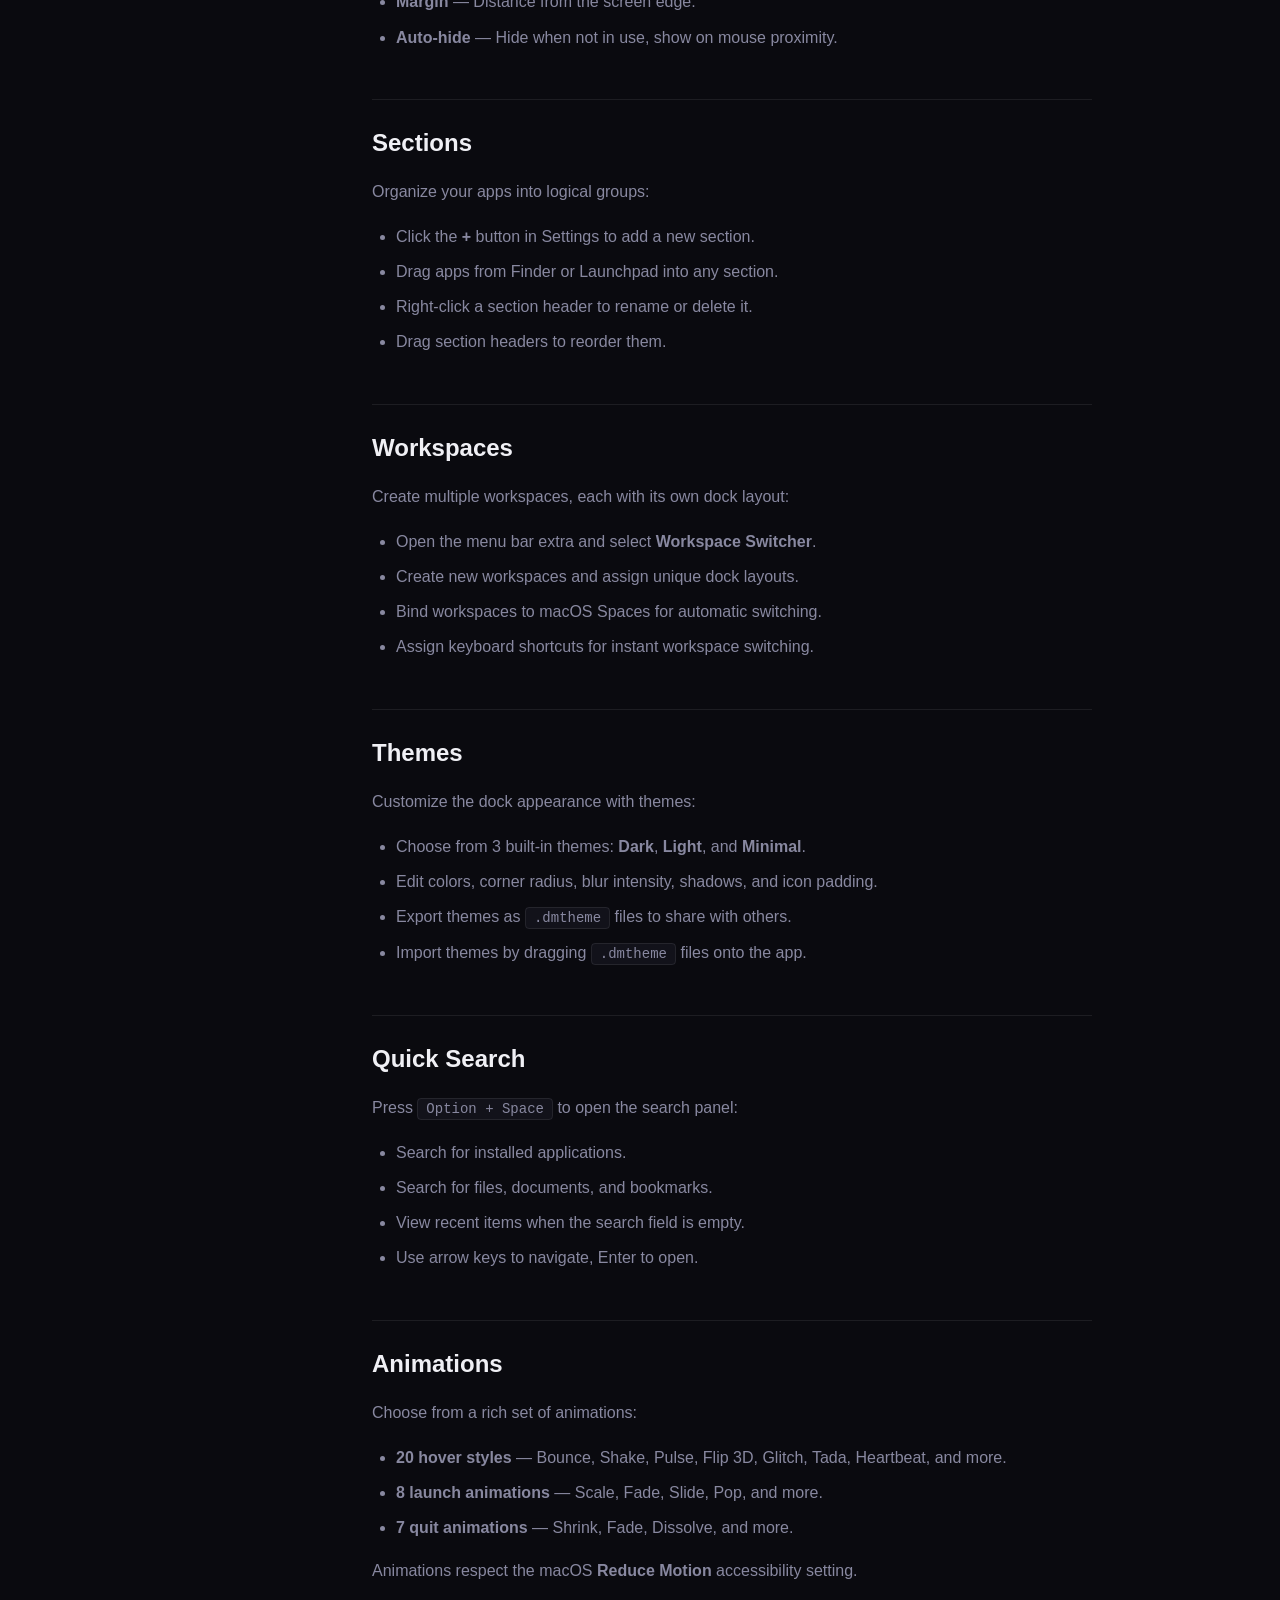
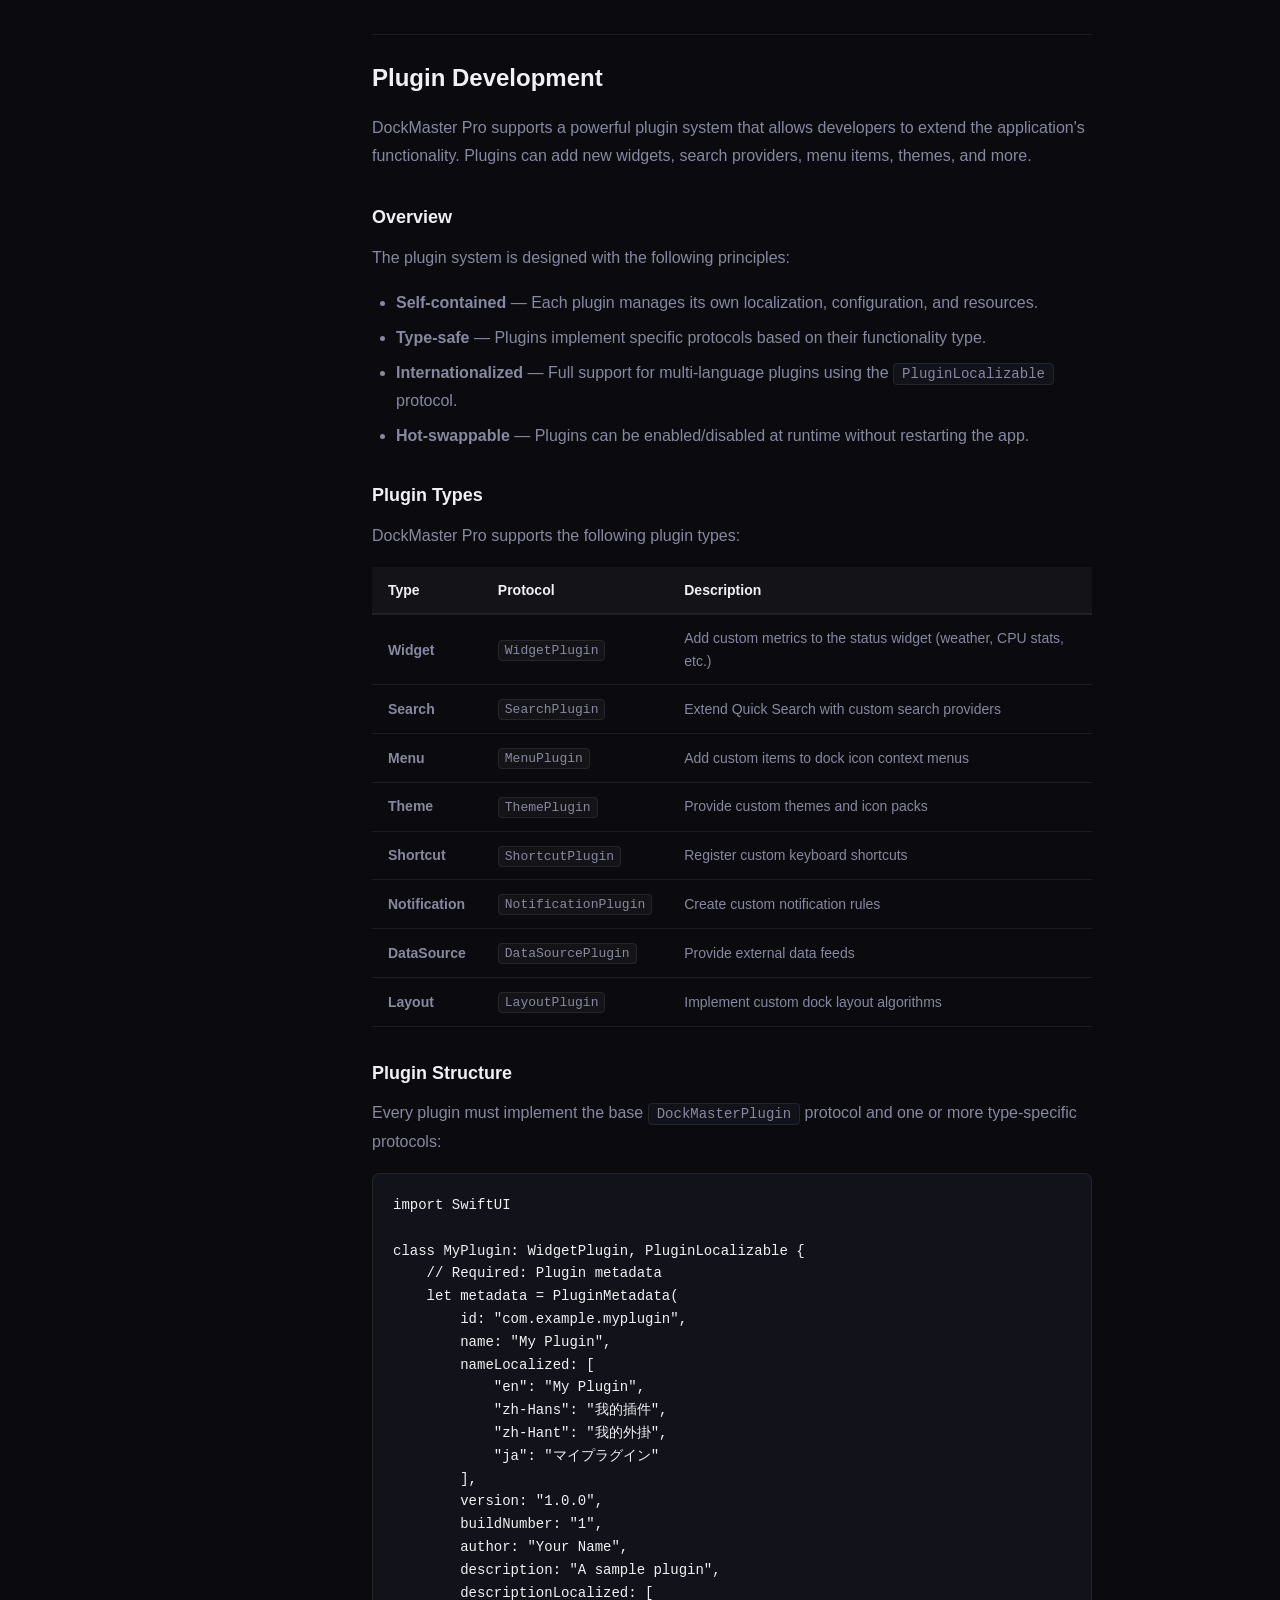
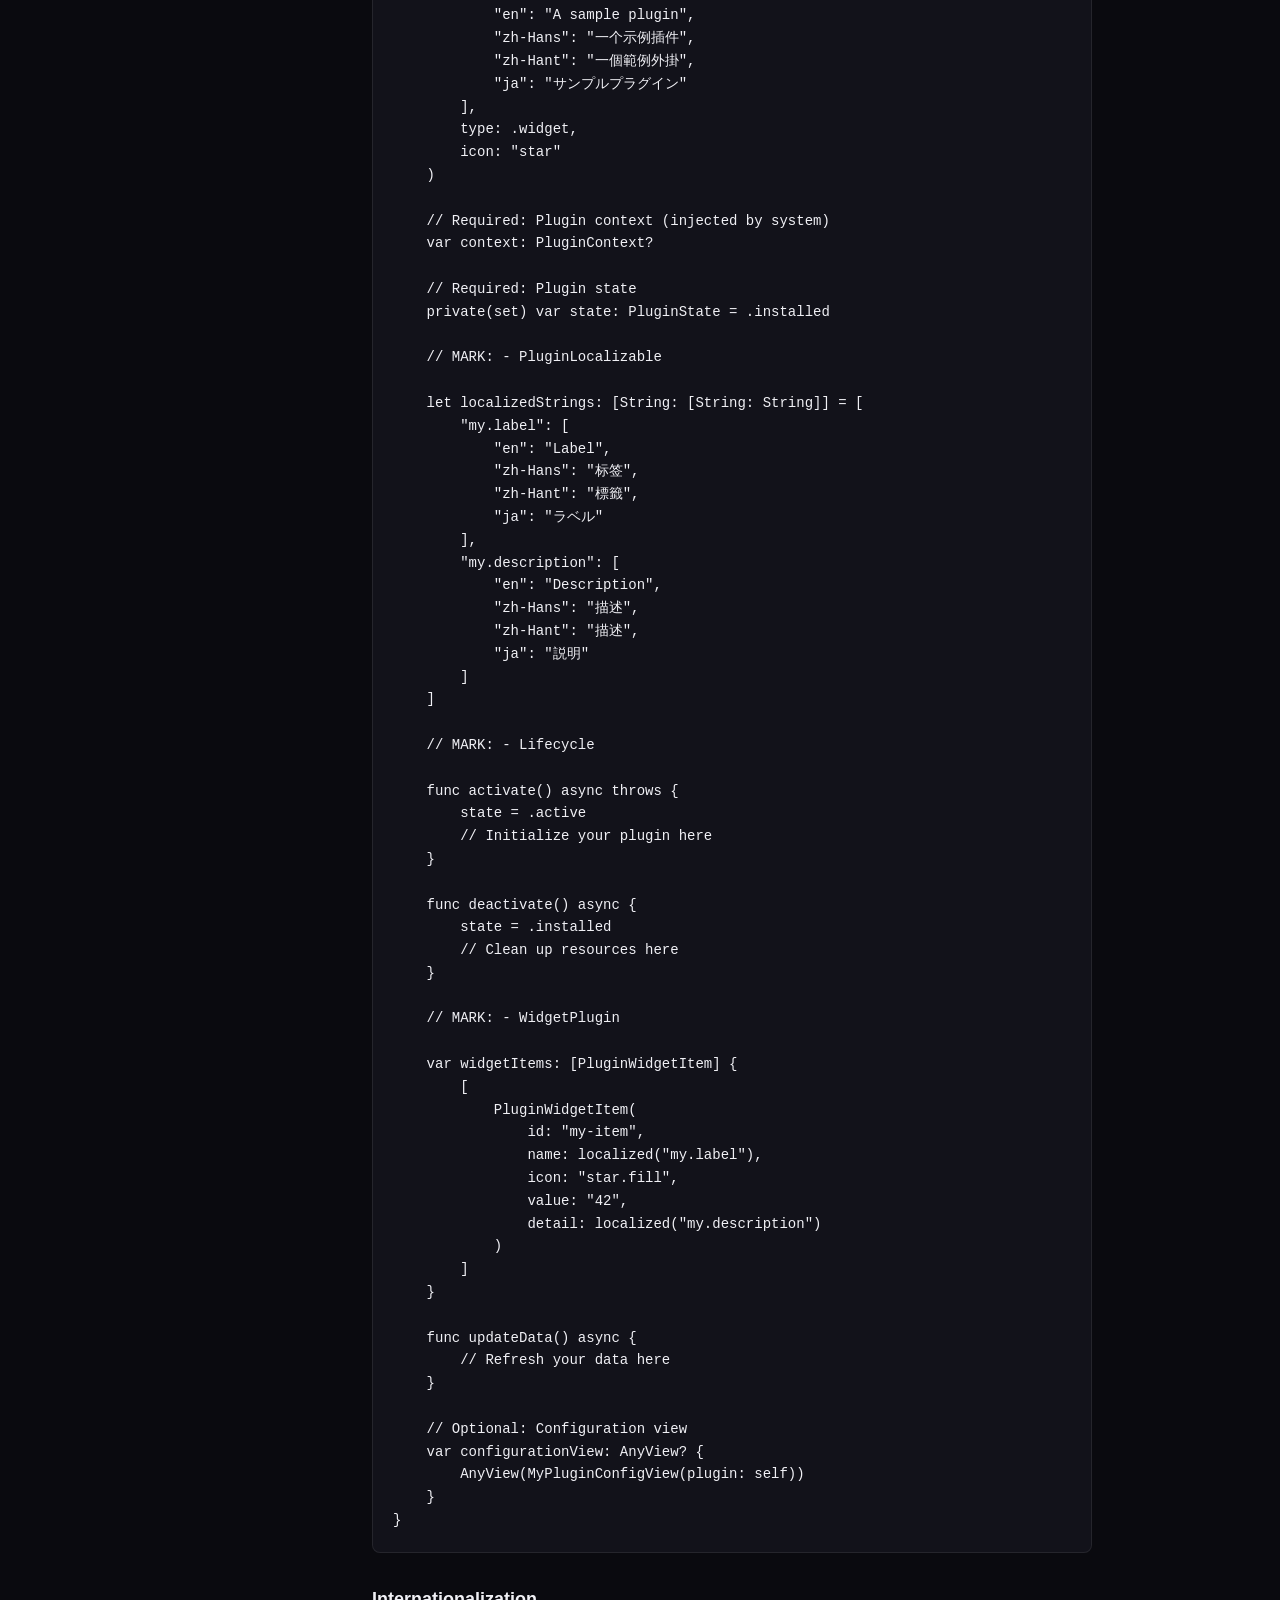
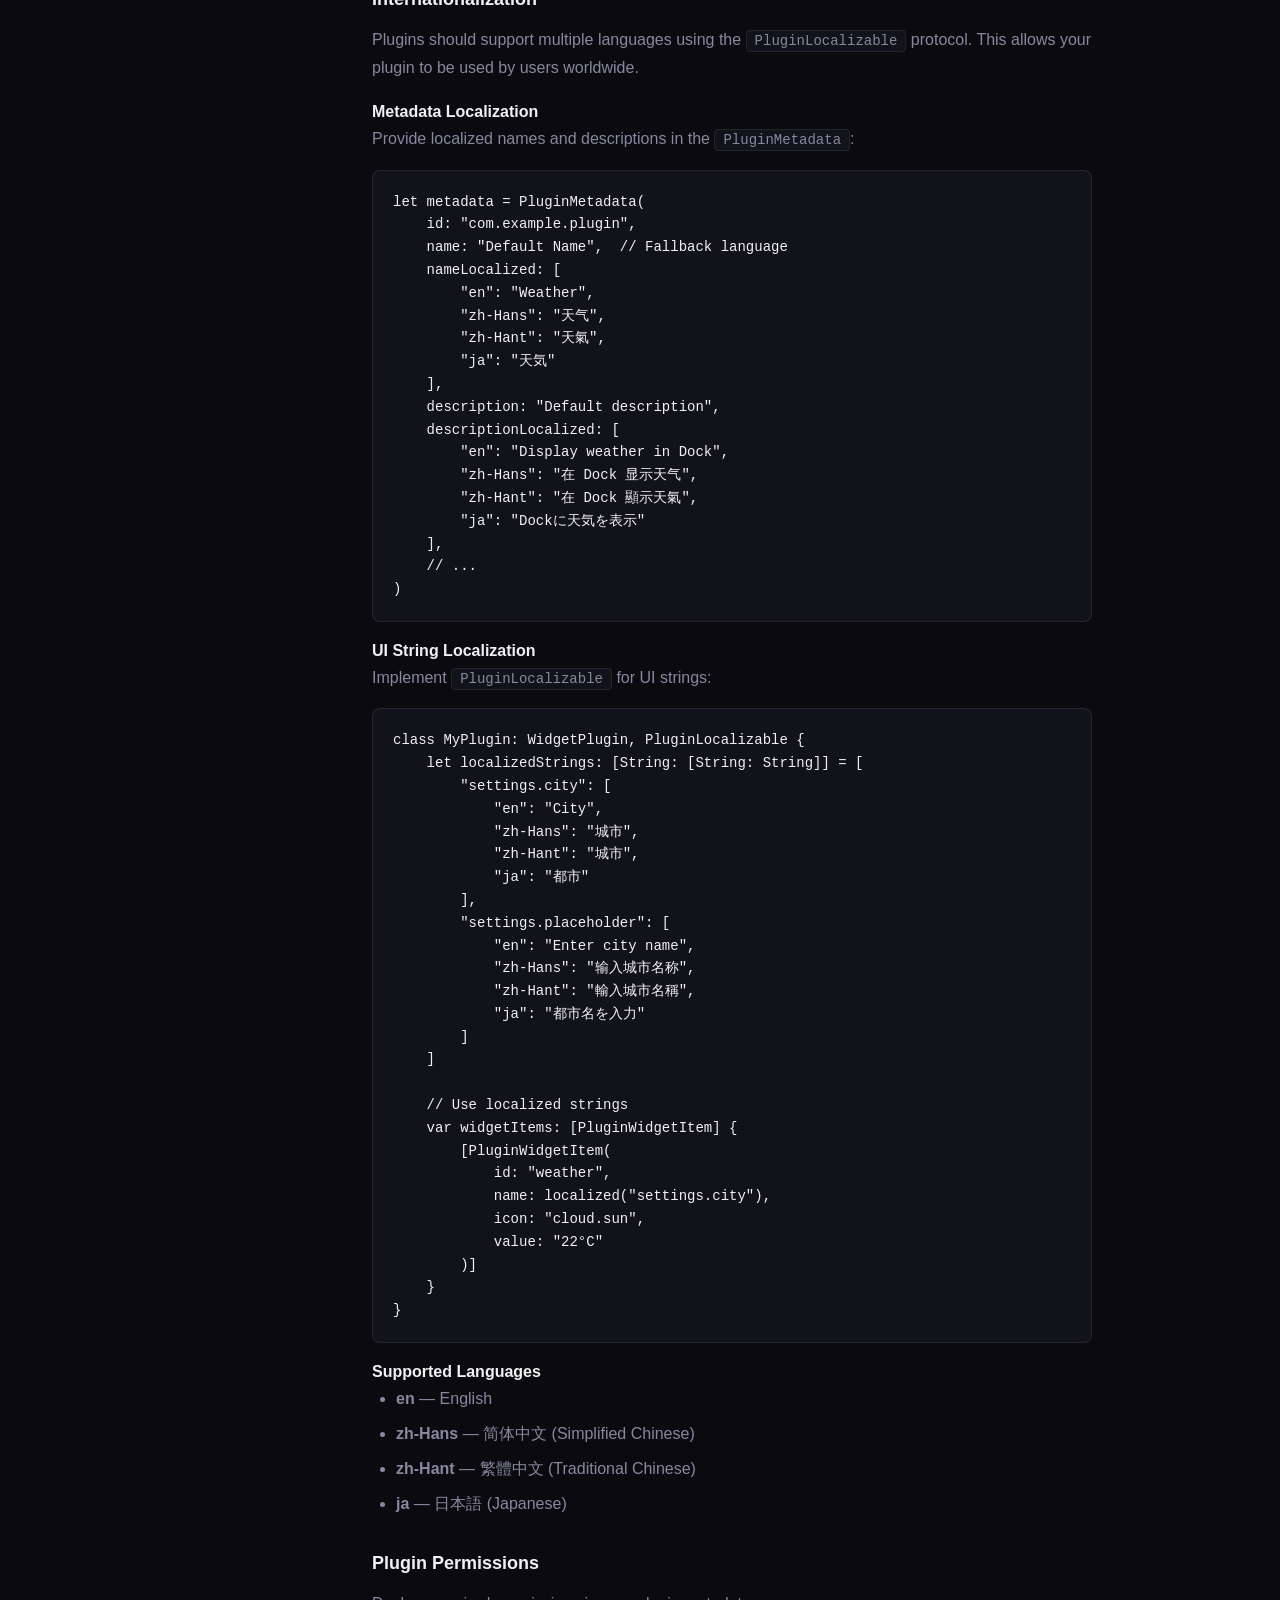
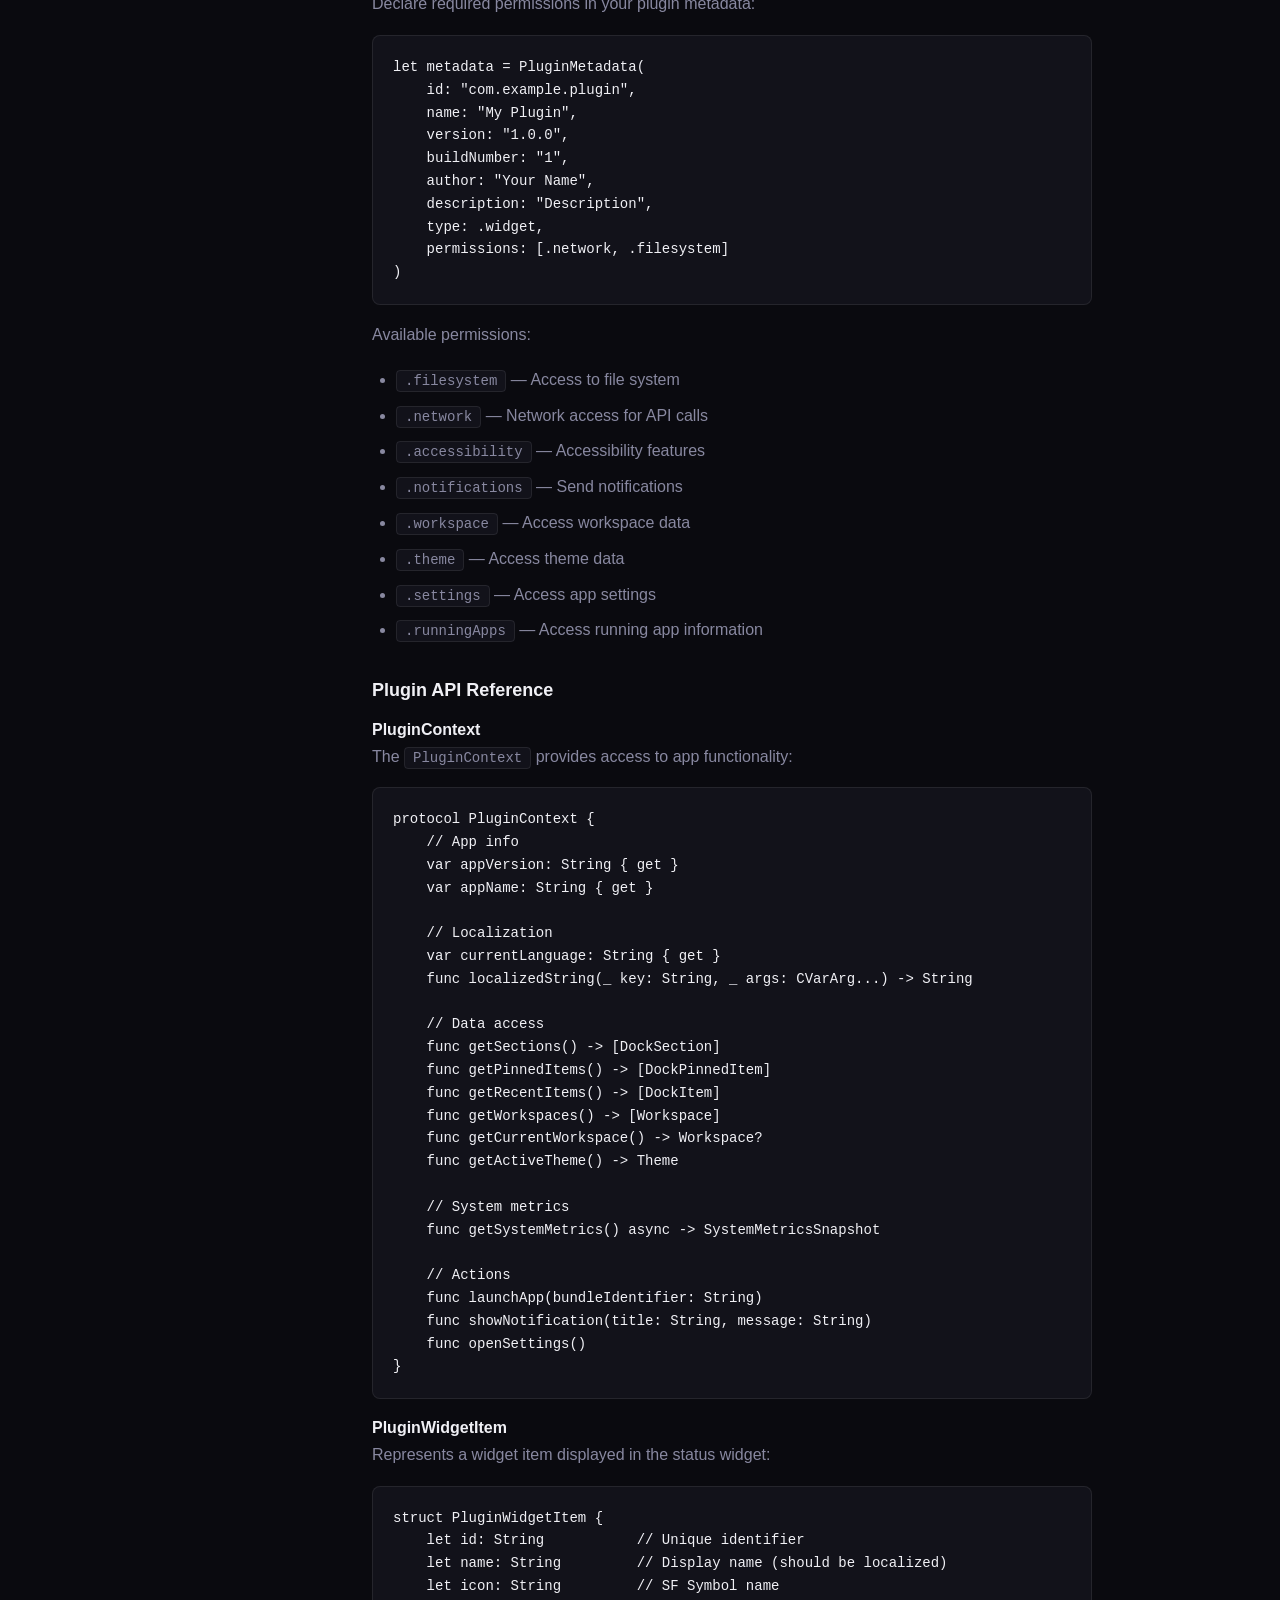
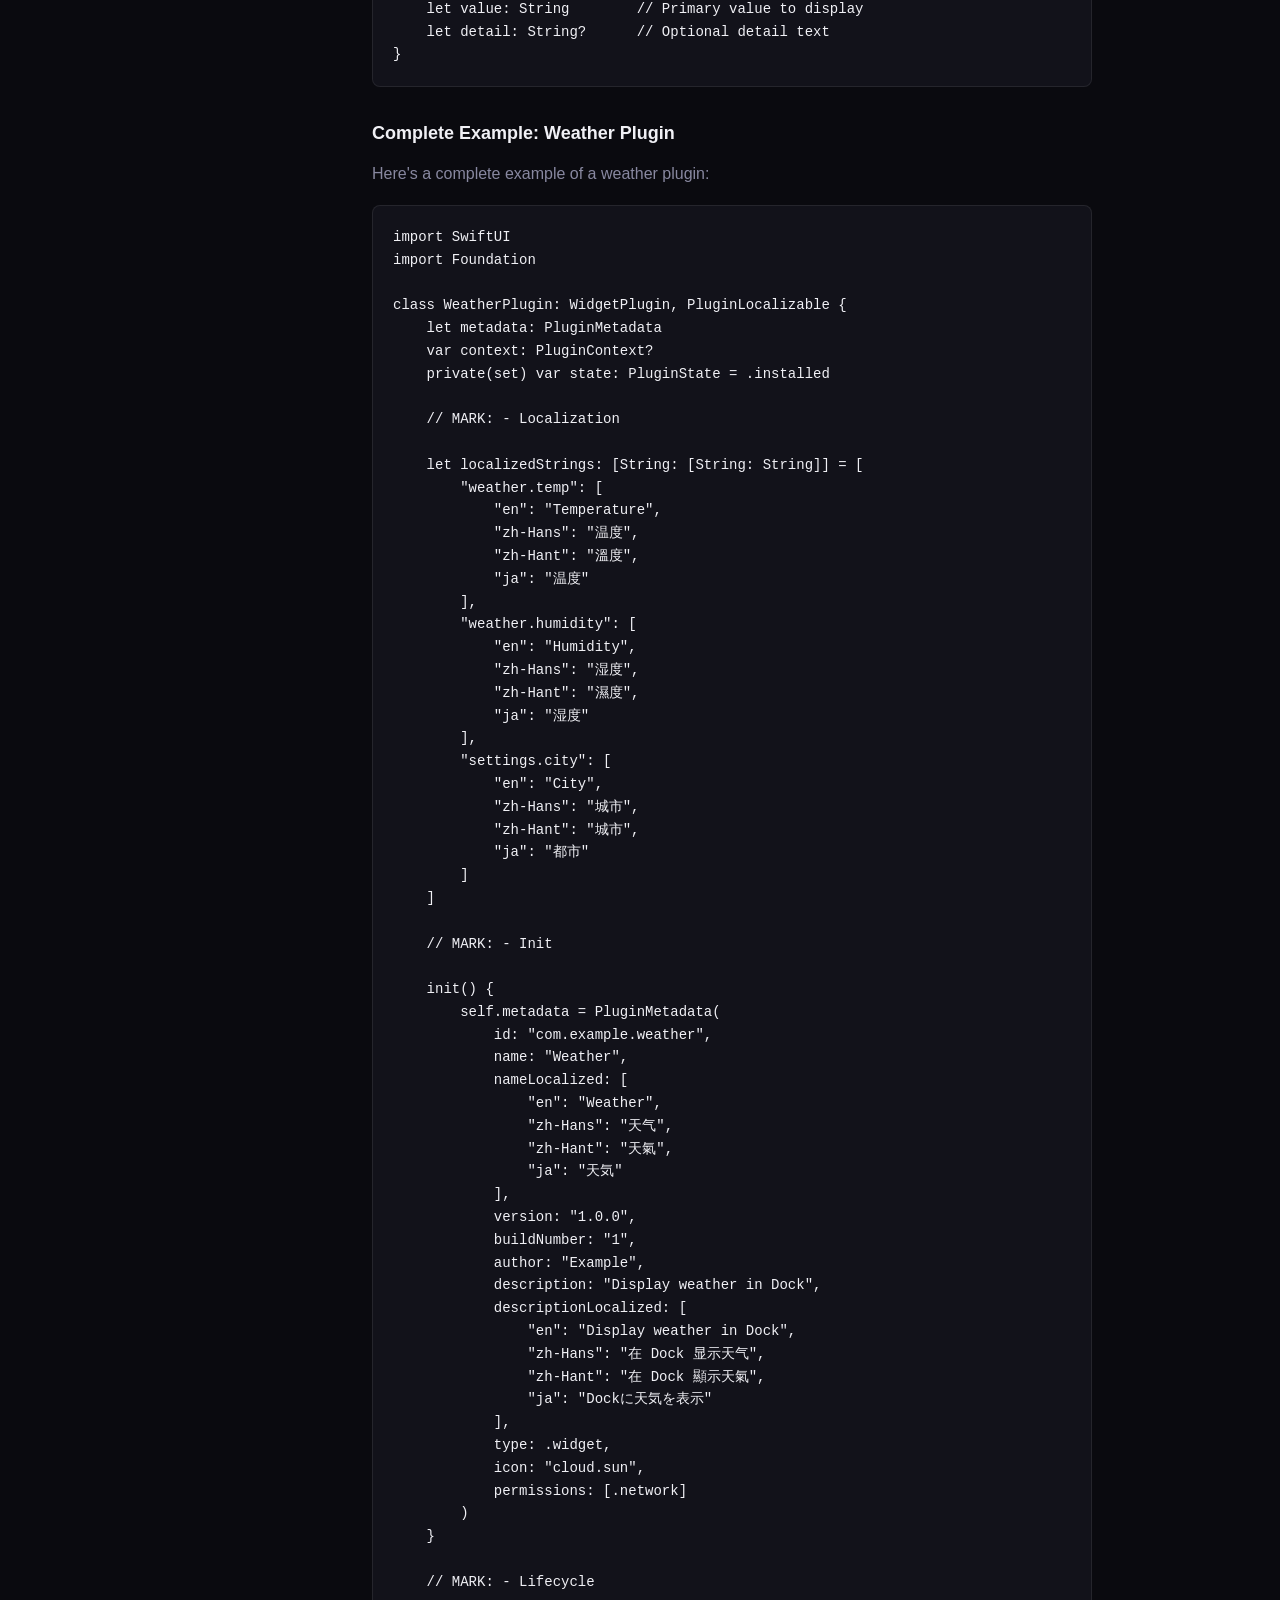
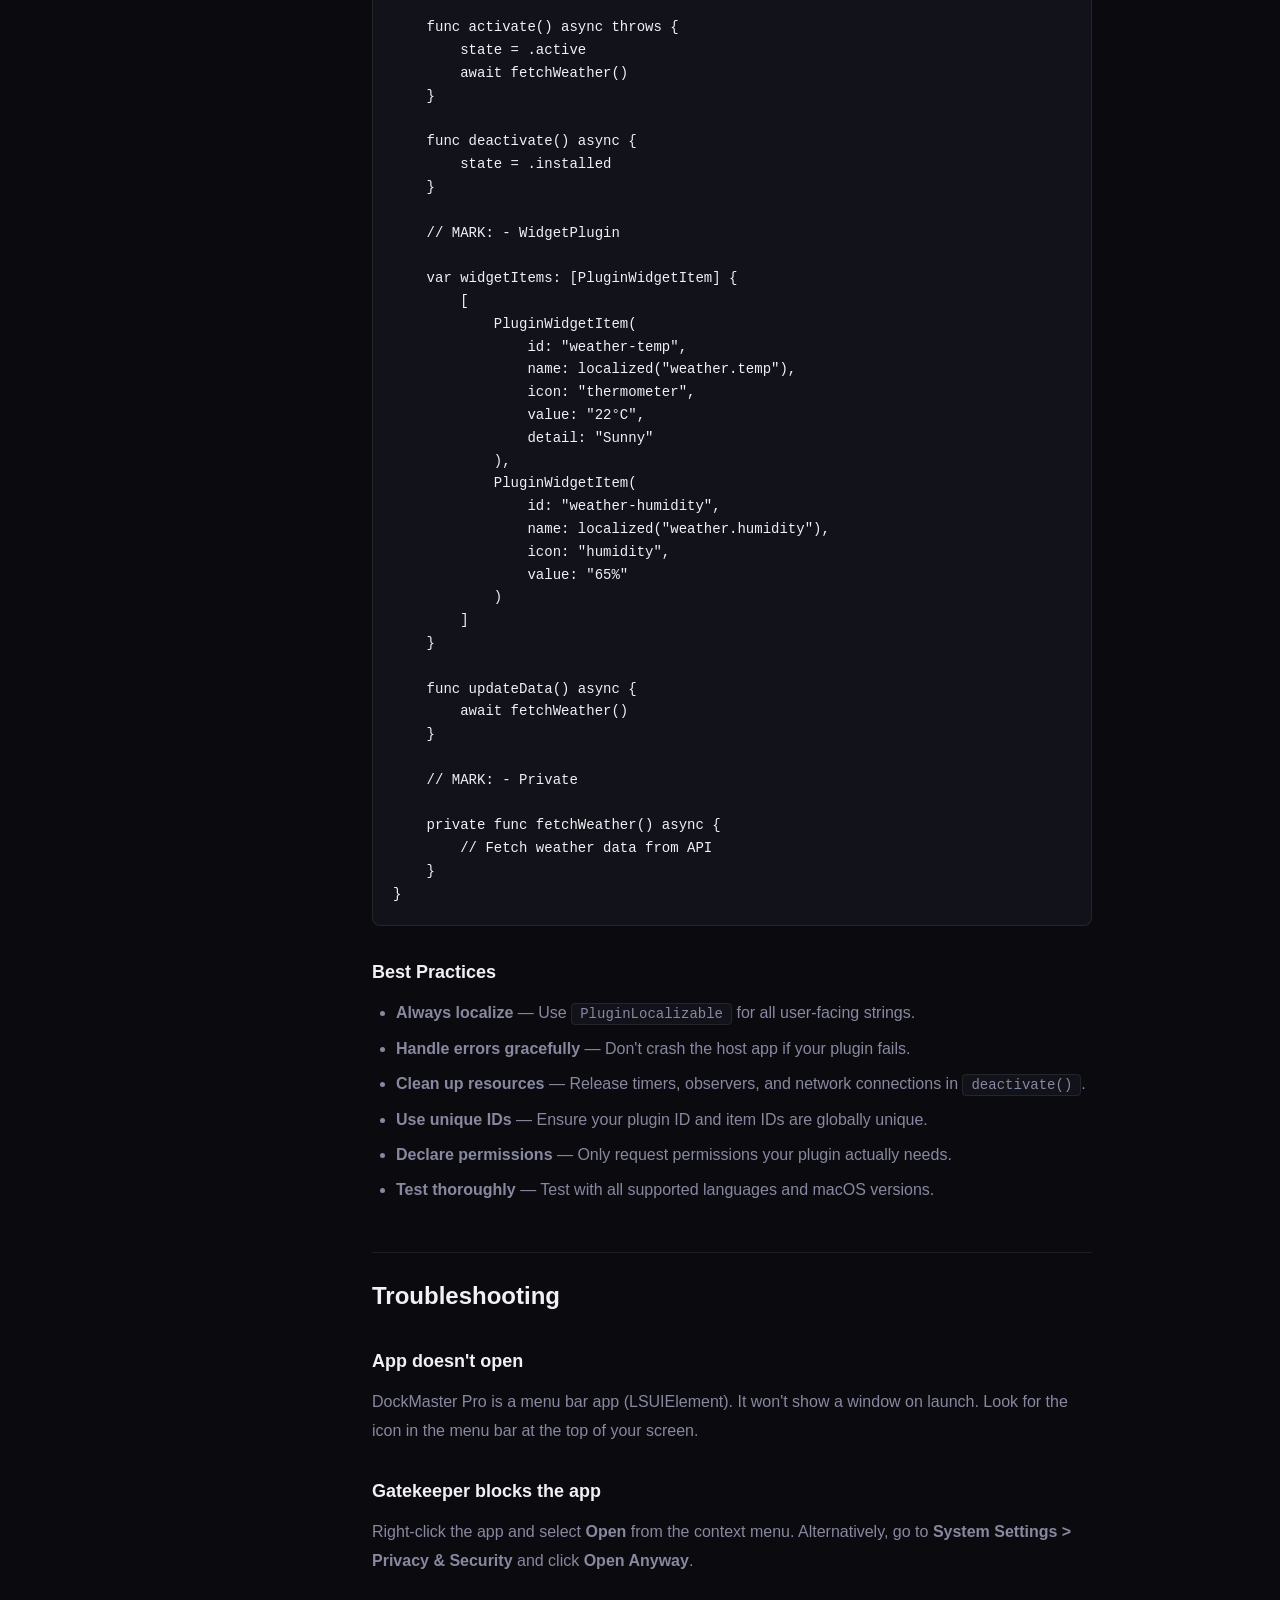
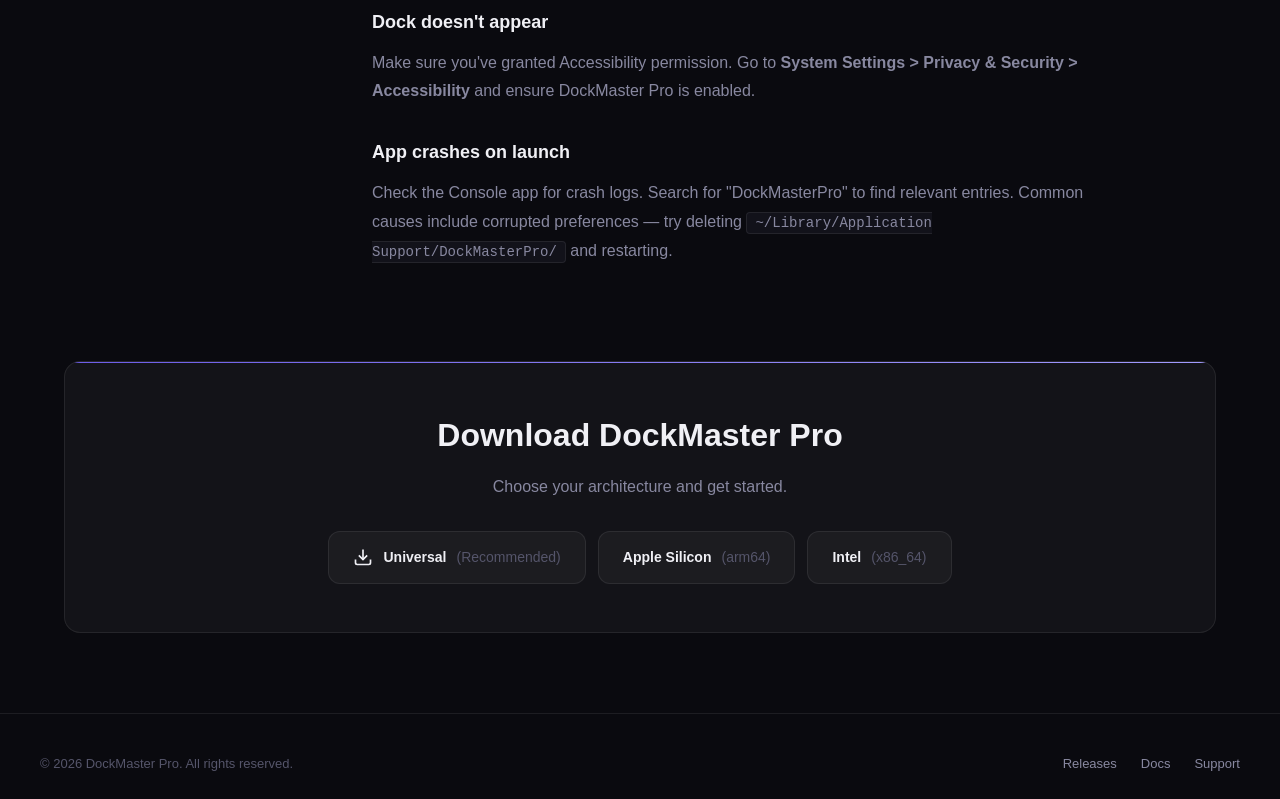
==== commit d17e5192: "docs: add plugin development guide with i18n support" ====
--- a/docs.html
+++ b/docs.html
@@ -52,6 +52,7 @@
         </ul>
         <h3 style="margin-top: 24px;">Advanced</h3>
         <ul class="docs-nav">
+            <li><a href="#plugin-development">Plugin Development</a></li>
             <li><a href="#troubleshooting">Troubleshooting</a></li>
         </ul>
     </aside>
@@ -148,6 +149,400 @@
         </ul>
         <p>Animations respect the macOS <strong>Reduce Motion</strong> accessibility setting.</p>
 
+        <h2 id="plugin-development">Plugin Development</h2>
+        <p>DockMaster Pro supports a powerful plugin system that allows developers to extend the application's functionality. Plugins can add new widgets, search providers, menu items, themes, and more.</p>
+
+        <h3 id="plugin-overview">Overview</h3>
+        <p>The plugin system is designed with the following principles:</p>
+        <ul>
+            <li><strong>Self-contained</strong> — Each plugin manages its own localization, configuration, and resources.</li>
+            <li><strong>Type-safe</strong> — Plugins implement specific protocols based on their functionality type.</li>
+            <li><strong>Internationalized</strong> — Full support for multi-language plugins using the <code>PluginLocalizable</code> protocol.</li>
+            <li><strong>Hot-swappable</strong> — Plugins can be enabled/disabled at runtime without restarting the app.</li>
+        </ul>
+
+        <h3 id="plugin-types">Plugin Types</h3>
+        <p>DockMaster Pro supports the following plugin types:</p>
+        <table class="docs-table">
+            <thead>
+                <tr>
+                    <th>Type</th>
+                    <th>Protocol</th>
+                    <th>Description</th>
+                </tr>
+            </thead>
+            <tbody>
+                <tr>
+                    <td><strong>Widget</strong></td>
+                    <td><code>WidgetPlugin</code></td>
+                    <td>Add custom metrics to the status widget (weather, CPU stats, etc.)</td>
+                </tr>
+                <tr>
+                    <td><strong>Search</strong></td>
+                    <td><code>SearchPlugin</code></td>
+                    <td>Extend Quick Search with custom search providers</td>
+                </tr>
+                <tr>
+                    <td><strong>Menu</strong></td>
+                    <td><code>MenuPlugin</code></td>
+                    <td>Add custom items to dock icon context menus</td>
+                </tr>
+                <tr>
+                    <td><strong>Theme</strong></td>
+                    <td><code>ThemePlugin</code></td>
+                    <td>Provide custom themes and icon packs</td>
+                </tr>
+                <tr>
+                    <td><strong>Shortcut</strong></td>
+                    <td><code>ShortcutPlugin</code></td>
+                    <td>Register custom keyboard shortcuts</td>
+                </tr>
+                <tr>
+                    <td><strong>Notification</strong></td>
+                    <td><code>NotificationPlugin</code></td>
+                    <td>Create custom notification rules</td>
+                </tr>
+                <tr>
+                    <td><strong>DataSource</strong></td>
+                    <td><code>DataSourcePlugin</code></td>
+                    <td>Provide external data feeds</td>
+                </tr>
+                <tr>
+                    <td><strong>Layout</strong></td>
+                    <td><code>LayoutPlugin</code></td>
+                    <td>Implement custom dock layout algorithms</td>
+                </tr>
+            </tbody>
+        </table>
+
+        <h3 id="plugin-structure">Plugin Structure</h3>
+        <p>Every plugin must implement the base <code>DockMasterPlugin</code> protocol and one or more type-specific protocols:</p>
+
+        <pre><code>import SwiftUI
+
+class MyPlugin: WidgetPlugin, PluginLocalizable {
+    // Required: Plugin metadata
+    let metadata = PluginMetadata(
+        id: "com.example.myplugin",
+        name: "My Plugin",
+        nameLocalized: [
+            "en": "My Plugin",
+            "zh-Hans": "我的插件",
+            "zh-Hant": "我的外掛",
+            "ja": "マイプラグイン"
+        ],
+        version: "1.0.0",
+        buildNumber: "1",
+        author: "Your Name",
+        description: "A sample plugin",
+        descriptionLocalized: [
+            "en": "A sample plugin",
+            "zh-Hans": "一个示例插件",
+            "zh-Hant": "一個範例外掛",
+            "ja": "サンプルプラグイン"
+        ],
+        type: .widget,
+        icon: "star"
+    )
+
+    // Required: Plugin context (injected by system)
+    var context: PluginContext?
+
+    // Required: Plugin state
+    private(set) var state: PluginState = .installed
+
+    // MARK: - PluginLocalizable
+
+    let localizedStrings: [String: [String: String]] = [
+        "my.label": [
+            "en": "Label",
+            "zh-Hans": "标签",
+            "zh-Hant": "標籤",
+            "ja": "ラベル"
+        ],
+        "my.description": [
+            "en": "Description",
+            "zh-Hans": "描述",
+            "zh-Hant": "描述",
+            "ja": "説明"
+        ]
+    ]
+
+    // MARK: - Lifecycle
+
+    func activate() async throws {
+        state = .active
+        // Initialize your plugin here
+    }
+
+    func deactivate() async {
+        state = .installed
+        // Clean up resources here
+    }
+
+    // MARK: - WidgetPlugin
+
+    var widgetItems: [PluginWidgetItem] {
+        [
+            PluginWidgetItem(
+                id: "my-item",
+                name: localized("my.label"),
+                icon: "star.fill",
+                value: "42",
+                detail: localized("my.description")
+            )
+        ]
+    }
+
+    func updateData() async {
+        // Refresh your data here
+    }
+
+    // Optional: Configuration view
+    var configurationView: AnyView? {
+        AnyView(MyPluginConfigView(plugin: self))
+    }
+}</code></pre>
+
+        <h3 id="plugin-internationalization">Internationalization</h3>
+        <p>Plugins should support multiple languages using the <code>PluginLocalizable</code> protocol. This allows your plugin to be used by users worldwide.</p>
+
+        <h4>Metadata Localization</h4>
+        <p>Provide localized names and descriptions in the <code>PluginMetadata</code>:</p>
+        <pre><code>let metadata = PluginMetadata(
+    id: "com.example.plugin",
+    name: "Default Name",  // Fallback language
+    nameLocalized: [
+        "en": "Weather",
+        "zh-Hans": "天气",
+        "zh-Hant": "天氣",
+        "ja": "天気"
+    ],
+    description: "Default description",
+    descriptionLocalized: [
+        "en": "Display weather in Dock",
+        "zh-Hans": "在 Dock 显示天气",
+        "zh-Hant": "在 Dock 顯示天氣",
+        "ja": "Dockに天気を表示"
+    ],
+    // ...
+)</code></pre>
+
+        <h4>UI String Localization</h4>
+        <p>Implement <code>PluginLocalizable</code> for UI strings:</p>
+        <pre><code>class MyPlugin: WidgetPlugin, PluginLocalizable {
+    let localizedStrings: [String: [String: String]] = [
+        "settings.city": [
+            "en": "City",
+            "zh-Hans": "城市",
+            "zh-Hant": "城市",
+            "ja": "都市"
+        ],
+        "settings.placeholder": [
+            "en": "Enter city name",
+            "zh-Hans": "输入城市名称",
+            "zh-Hant": "輸入城市名稱",
+            "ja": "都市名を入力"
+        ]
+    ]
+
+    // Use localized strings
+    var widgetItems: [PluginWidgetItem] {
+        [PluginWidgetItem(
+            id: "weather",
+            name: localized("settings.city"),
+            icon: "cloud.sun",
+            value: "22°C"
+        )]
+    }
+}</code></pre>
+
+        <h4>Supported Languages</h4>
+        <ul>
+            <li><strong>en</strong> — English</li>
+            <li><strong>zh-Hans</strong> — 简体中文 (Simplified Chinese)</li>
+            <li><strong>zh-Hant</strong> — 繁體中文 (Traditional Chinese)</li>
+            <li><strong>ja</strong> — 日本語 (Japanese)</li>
+        </ul>
+
+        <h3 id="plugin-permissions">Plugin Permissions</h3>
+        <p>Declare required permissions in your plugin metadata:</p>
+        <pre><code>let metadata = PluginMetadata(
+    id: "com.example.plugin",
+    name: "My Plugin",
+    version: "1.0.0",
+    buildNumber: "1",
+    author: "Your Name",
+    description: "Description",
+    type: .widget,
+    permissions: [.network, .filesystem]
+)</code></pre>
+
+        <p>Available permissions:</p>
+        <ul>
+            <li><code>.filesystem</code> — Access to file system</li>
+            <li><code>.network</code> — Network access for API calls</li>
+            <li><code>.accessibility</code> — Accessibility features</li>
+            <li><code>.notifications</code> — Send notifications</li>
+            <li><code>.workspace</code> — Access workspace data</li>
+            <li><code>.theme</code> — Access theme data</li>
+            <li><code>.settings</code> — Access app settings</li>
+            <li><code>.runningApps</code> — Access running app information</li>
+        </ul>
+
+        <h3 id="plugin-api">Plugin API Reference</h3>
+
+        <h4>PluginContext</h4>
+        <p>The <code>PluginContext</code> provides access to app functionality:</p>
+        <pre><code>protocol PluginContext {
+    // App info
+    var appVersion: String { get }
+    var appName: String { get }
+
+    // Localization
+    var currentLanguage: String { get }
+    func localizedString(_ key: String, _ args: CVarArg...) -> String
+
+    // Data access
+    func getSections() -> [DockSection]
+    func getPinnedItems() -> [DockPinnedItem]
+    func getRecentItems() -> [DockItem]
+    func getWorkspaces() -> [Workspace]
+    func getCurrentWorkspace() -> Workspace?
+    func getActiveTheme() -> Theme
+
+    // System metrics
+    func getSystemMetrics() async -> SystemMetricsSnapshot
+
+    // Actions
+    func launchApp(bundleIdentifier: String)
+    func showNotification(title: String, message: String)
+    func openSettings()
+}</code></pre>
+
+        <h4>PluginWidgetItem</h4>
+        <p>Represents a widget item displayed in the status widget:</p>
+        <pre><code>struct PluginWidgetItem {
+    let id: String           // Unique identifier
+    let name: String         // Display name (should be localized)
+    let icon: String         // SF Symbol name
+    let value: String        // Primary value to display
+    let detail: String?      // Optional detail text
+}</code></pre>
+
+        <h3 id="plugin-example">Complete Example: Weather Plugin</h3>
+        <p>Here's a complete example of a weather plugin:</p>
+        <pre><code>import SwiftUI
+import Foundation
+
+class WeatherPlugin: WidgetPlugin, PluginLocalizable {
+    let metadata: PluginMetadata
+    var context: PluginContext?
+    private(set) var state: PluginState = .installed
+
+    // MARK: - Localization
+
+    let localizedStrings: [String: [String: String]] = [
+        "weather.temp": [
+            "en": "Temperature",
+            "zh-Hans": "温度",
+            "zh-Hant": "溫度",
+            "ja": "温度"
+        ],
+        "weather.humidity": [
+            "en": "Humidity",
+            "zh-Hans": "湿度",
+            "zh-Hant": "濕度",
+            "ja": "湿度"
+        ],
+        "settings.city": [
+            "en": "City",
+            "zh-Hans": "城市",
+            "zh-Hant": "城市",
+            "ja": "都市"
+        ]
+    ]
+
+    // MARK: - Init
+
+    init() {
+        self.metadata = PluginMetadata(
+            id: "com.example.weather",
+            name: "Weather",
+            nameLocalized: [
+                "en": "Weather",
+                "zh-Hans": "天气",
+                "zh-Hant": "天氣",
+                "ja": "天気"
+            ],
+            version: "1.0.0",
+            buildNumber: "1",
+            author: "Example",
+            description: "Display weather in Dock",
+            descriptionLocalized: [
+                "en": "Display weather in Dock",
+                "zh-Hans": "在 Dock 显示天气",
+                "zh-Hant": "在 Dock 顯示天氣",
+                "ja": "Dockに天気を表示"
+            ],
+            type: .widget,
+            icon: "cloud.sun",
+            permissions: [.network]
+        )
+    }
+
+    // MARK: - Lifecycle
+
+    func activate() async throws {
+        state = .active
+        await fetchWeather()
+    }
+
+    func deactivate() async {
+        state = .installed
+    }
+
+    // MARK: - WidgetPlugin
+
+    var widgetItems: [PluginWidgetItem] {
+        [
+            PluginWidgetItem(
+                id: "weather-temp",
+                name: localized("weather.temp"),
+                icon: "thermometer",
+                value: "22°C",
+                detail: "Sunny"
+            ),
+            PluginWidgetItem(
+                id: "weather-humidity",
+                name: localized("weather.humidity"),
+                icon: "humidity",
+                value: "65%"
+            )
+        ]
+    }
+
+    func updateData() async {
+        await fetchWeather()
+    }
+
+    // MARK: - Private
+
+    private func fetchWeather() async {
+        // Fetch weather data from API
+    }
+}</code></pre>
+
+        <h3 id="plugin-best-practices">Best Practices</h3>
+        <ul>
+            <li><strong>Always localize</strong> — Use <code>PluginLocalizable</code> for all user-facing strings.</li>
+            <li><strong>Handle errors gracefully</strong> — Don't crash the host app if your plugin fails.</li>
+            <li><strong>Clean up resources</strong> — Release timers, observers, and network connections in <code>deactivate()</code>.</li>
+            <li><strong>Use unique IDs</strong> — Ensure your plugin ID and item IDs are globally unique.</li>
+            <li><strong>Declare permissions</strong> — Only request permissions your plugin actually needs.</li>
+            <li><strong>Test thoroughly</strong> — Test with all supported languages and macOS versions.</li>
+        </ul>
+
         <h2 id="troubleshooting">Troubleshooting</h2>
         <h3>App doesn't open</h3>
         <p>DockMaster Pro is a menu bar app (LSUIElement). It won't show a window on launch. Look for the icon in the menu bar at the top of your screen.</p>
@@ -168,14 +563,14 @@
         <h2>Download DockMaster Pro</h2>
         <p>Choose your architecture and get started.</p>
         <div class="download-options">
-            <a href="#" class="download-btn">
+            <a href="https://github.com/devlive-community/DockMaster-Pro/releases/download/v1.1.0/DockMasterPro_v1.1.0_universal.zip" class="download-btn">
                 <svg width="20" height="20" viewBox="0 0 24 24" fill="none" stroke="currentColor" stroke-width="2"><path d="M21 15v4a2 2 0 0 1-2 2H5a2 2 0 0 1-2-2v-4"/><polyline points="7 10 12 15 17 10"/><line x1="12" y1="15" x2="12" y2="3"/></svg>
                 Universal <span class="arch">(Recommended)</span>
             </a>
-            <a href="#" class="download-btn">
+            <a href="https://github.com/devlive-community/DockMaster-Pro/releases/download/v1.1.0/DockMasterPro_v1.1.0_arm64.zip" class="download-btn">
                 Apple Silicon <span class="arch">(arm64)</span>
             </a>
-            <a href="#" class="download-btn">
+            <a href="https://github.com/devlive-community/DockMaster-Pro/releases/download/v1.1.0/DockMasterPro_v1.1.0_x86_64.zip" class="download-btn">
                 Intel <span class="arch">(x86_64)</span>
             </a>
         </div>
--- a/css/style.css
+++ b/css/style.css
@@ -690,6 +690,43 @@
 .docs-content li {
     margin-bottom: 8px;
     line-height: 1.7;
+}
+
+/* ── Docs Table ──────────────────────── */
+.docs-table {
+    width: 100%;
+    border-collapse: collapse;
+    margin: 16px 0;
+    font-size: 14px;
+}
+
+.docs-table thead {
+    background: var(--bg-card);
+}
+
+.docs-table th {
+    text-align: left;
+    padding: 12px 16px;
+    font-weight: 600;
+    color: var(--text-primary);
+    border-bottom: 2px solid var(--border);
+}
+
+.docs-table td {
+    padding: 12px 16px;
+    border-bottom: 1px solid var(--border);
+    color: var(--text-secondary);
+}
+
+.docs-table tbody tr:hover {
+    background: var(--bg-card-hover);
+}
+
+.docs-table code {
+    background: var(--bg-card);
+    padding: 2px 6px;
+    border-radius: 4px;
+    font-size: 13px;
 }
 
 /* ── Footer ────────────────────────────── */
